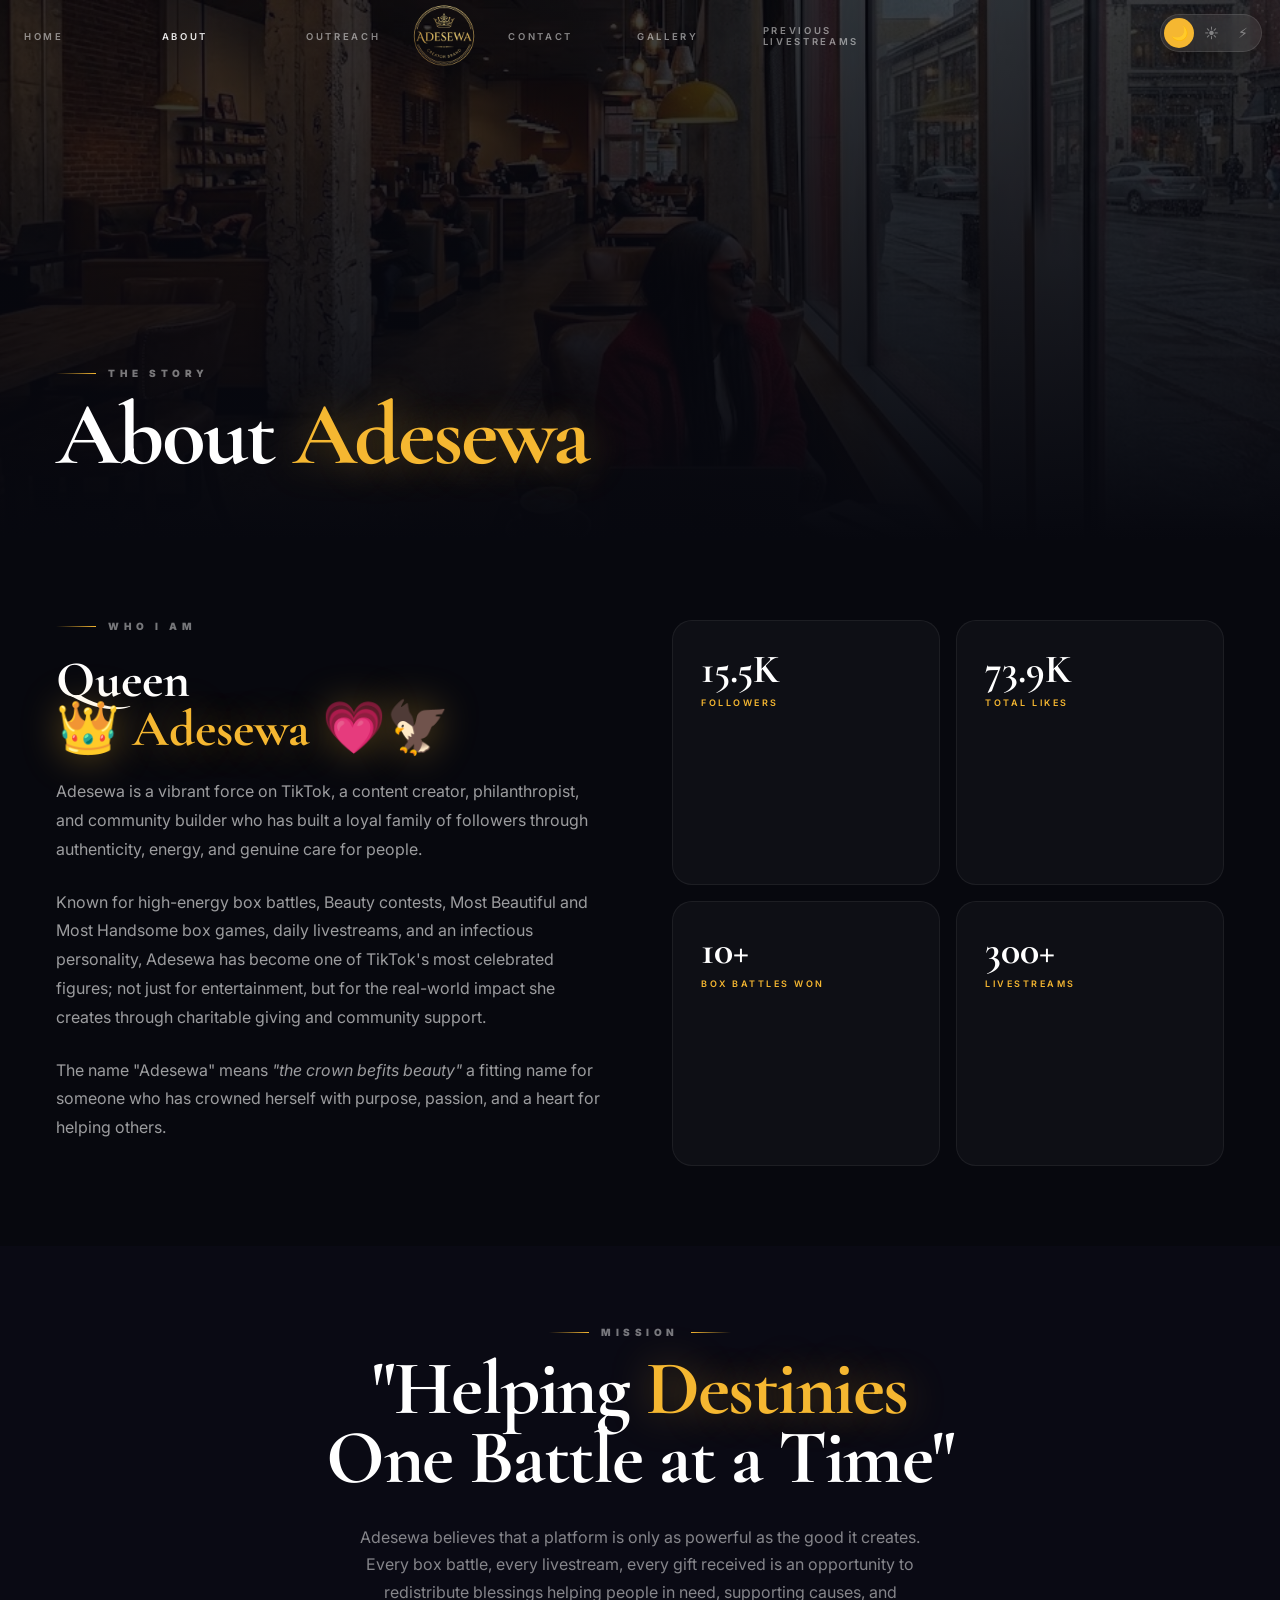
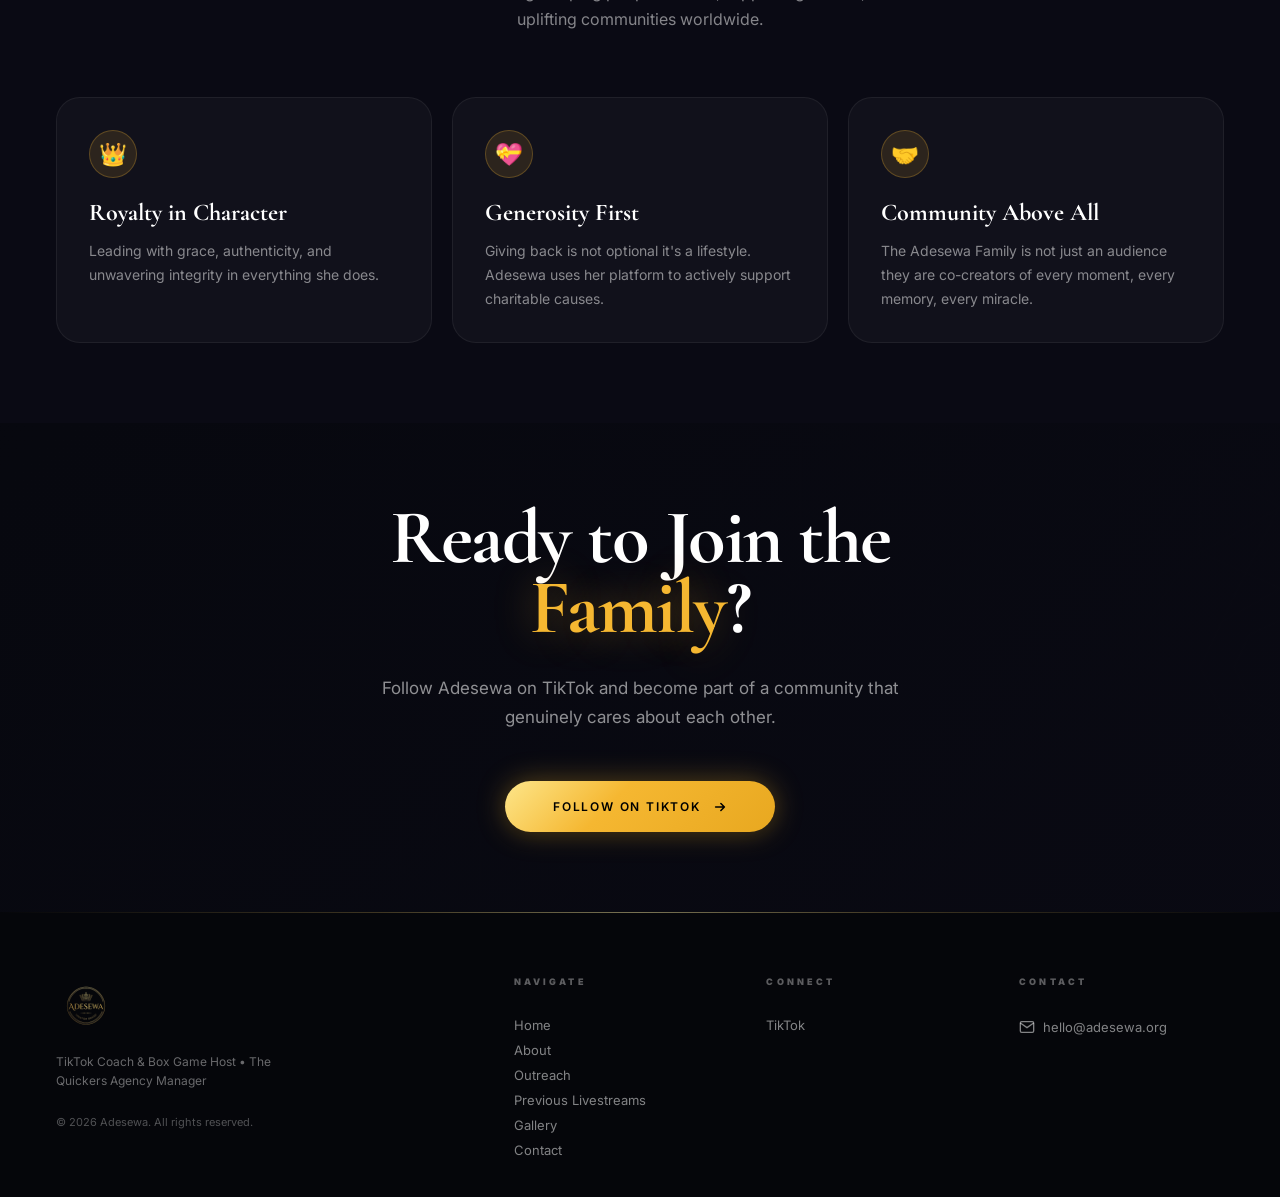
==== about.html @ 7ebfb3ec "Initial commit - Adesewa static website" ====
<!DOCTYPE html>
<html lang="en">
<head>
  <meta charset="UTF-8" />
  <meta name="viewport" content="width=device-width, initial-scale=1.0" />
  <title>About | Adesewa</title>
  <meta name="description" content="Learn more about Adesewa  👑 Adesewa 💗🦅, Philanthropist, and Destiny Helper." />
  <link rel="icon" href="assets/logo-transparent.png" />
  <link rel="preconnect" href="https://fonts.googleapis.com" />
  <link rel="preconnect" href="https://fonts.gstatic.com" crossorigin />
  <link href="https://fonts.googleapis.com/css2?family=Cormorant+Garamond:ital,wght@0,400;0,600;0,700;1,400&family=Inter:wght@300;400;500;600;700;900&display=swap" rel="stylesheet" />
  <link rel="stylesheet" href="css/style.css" />
  <!-- Anti-flash theme init -->
  <script>
    (function(){
      var t = localStorage.getItem('ade-theme');
      if(t === 'light' || t === 'neon') document.documentElement.setAttribute('data-theme', t);
      else document.documentElement.setAttribute('data-theme', 'dark');
    })();
  </script>
</head>
<body>

  <!-- HEADER -->
  <header class="site-header" id="site-header">
    <div class="header-bg"></div>
    <div class="header-line-top"></div>
    <div class="header-inner">
      <nav class="nav-left desktop-nav">
        <a class="nav-link" href="index.html">Home</a>
        <a class="nav-link" href="about.html" style="color:rgba(255,255,255,0.9)">About</a>
        <a class="nav-link" href="outreach.html">Outreach</a>
      </nav>
      <a class="logo-link" href="index.html" aria-label="Adesewa home">
        <div class="logo-wrap">
          <img src="assets/logo-transparent.png" alt="Adesewa Logo" class="logo-img" onerror="this.style.display='none';this.nextElementSibling.style.display='flex'" />
          <div class="logo-text-fallback">Adesewa</div>
          <div class="logo-glow"></div>
        </div>
      </a>
      <nav class="nav-right desktop-nav">
        <a class="nav-link" href="archives.html">Previous Livestreams</a>
        <a class="nav-link" href="gallery.html">Gallery</a>
        <a class="nav-link" href="contact.html">Contact</a>
      </nav>
      <button class="hamburger" id="hamburger-btn" aria-label="Open menu" aria-expanded="false">
        <span class="ham-line" style="width:28px"></span>
        <span class="ham-line" style="width:20px"></span>
        <span class="ham-line" style="width:18px"></span>
      </button>
    </div>
  </header>

  <!-- Mobile Menu -->
  <div class="mobile-menu" id="mobile-menu" aria-hidden="true">
    <div class="mobile-menu-inner">
      <a class="mobile-nav-link" href="index.html">Home</a>
      <a class="mobile-nav-link" href="about.html">About</a>
      <a class="mobile-nav-link" href="outreach.html">Outreach</a>
      <a class="mobile-nav-link" href="archives.html">Previous Livestreams</a>
      <a class="mobile-nav-link" href="gallery.html">Gallery</a>
      <a class="mobile-nav-link" href="contact.html">Contact</a>
    </div>
  </div>

  <main>

    <!-- Page Hero -->
    <div class="page-hero" style="background:var(--bg-dark)">
      <div class="page-hero-bg" style="background-image:url('assets/hero-desktop.jpg')"></div>
      <div class="page-hero-overlay"></div>
      <div class="page-hero-content">
        <div class="section-eyebrow">
          <div class="eyebrow-line"></div>
          <span class="eyebrow-text">The Story</span>
        </div>
        <h1 class="page-title">About <span class="text-gold-glow">Adesewa</span></h1>
      </div>
    </div>

    <!-- Bio Section -->
    <section class="content-section" style="background:var(--bg-dark)">
      <div class="section-container">
        <div style="display:grid;grid-template-columns:1fr;gap:4rem;align-items:start;">

          <div style="display:grid;grid-template-columns:1fr;gap:4rem;" class="about-grid">
            <div class="content-block reveal">
              <div class="section-eyebrow" style="margin-bottom:1.5rem">
                <div class="eyebrow-line"></div>
                <span class="eyebrow-text">Who I Am</span>
              </div>
              <h2 style="font-family:var(--font-serif);font-size:clamp(2rem,4vw,3.5rem);color:var(--white);line-height:0.95;margin-bottom:1.5rem;font-weight:700">
                Queen <br/><span class="text-gold-glow">👑 Adesewa 💗🦅</span>
              </h2>
              <p>Adesewa is a vibrant force on TikTok, a content creator, philanthropist, and community builder who has built a loyal family of followers through authenticity, energy, and genuine care for people.</p>
              <p>Known for high-energy box battles, Beauty contests, Most Beautiful and Most Handsome box games, daily livestreams, and an infectious personality, Adesewa has become one of TikTok's most celebrated figures; not just for entertainment, but for the real-world impact she creates through charitable giving and community support.</p>
              <p>The name "Adesewa" means <em>"the crown befits beauty"</em>  a fitting name for someone who has crowned herself with purpose, passion, and a heart for helping others.</p>
            </div>

            <div style="display:grid;grid-template-columns:repeat(2,1fr);gap:1rem;" class="reveal">
              <div style="background:var(--card-bg);border:1px solid var(--card-border);border-radius:1.25rem;padding:1.75rem;">
                <p class="about-stat-number" id="about-followers" style="font-family:var(--font-serif);font-size:2.5rem;font-weight:700;color:var(--white);line-height:1"></p>
                <p style="font-size:9px;text-transform:uppercase;letter-spacing:0.28em;color:var(--gold);margin-top:0.5rem;font-weight:600">Followers</p>
              </div>
              <div style="background:var(--card-bg);border:1px solid var(--card-border);border-radius:1.25rem;padding:1.75rem;">
                <p class="about-stat-number" id="about-likes" style="font-family:var(--font-serif);font-size:2.5rem;font-weight:700;color:var(--white);line-height:1"></p>
                <p style="font-size:9px;text-transform:uppercase;letter-spacing:0.28em;color:var(--gold);margin-top:0.5rem;font-weight:600">Total Likes</p>
              </div>
              <div style="background:var(--card-bg);border:1px solid var(--card-border);border-radius:1.25rem;padding:1.75rem;">
                <p class="about-stat-number" id="about-battles" style="font-family:var(--font-serif);font-size:2.5rem;font-weight:700;color:var(--white);line-height:1"></p>
                <p style="font-size:9px;text-transform:uppercase;letter-spacing:0.28em;color:var(--gold);margin-top:0.5rem;font-weight:600">Box Battles Won</p>
              </div>
              <div style="background:var(--card-bg);border:1px solid var(--card-border);border-radius:1.25rem;padding:1.75rem;">
                <p class="about-stat-number" id="about-streams" style="font-family:var(--font-serif);font-size:2.5rem;font-weight:700;color:var(--white);line-height:1"></p>
                <p style="font-size:9px;text-transform:uppercase;letter-spacing:0.28em;color:var(--gold);margin-top:0.5rem;font-weight:600">Livestreams</p>
              </div>
            </div>
          </div>

        </div>
      </div>
    </section>

    <!-- Mission Section -->
    <section class="content-section alt">
      <div class="section-container">
        <div style="max-width:800px;margin:0 auto;text-align:center">
          <div class="section-eyebrow centered reveal">
            <div class="eyebrow-line"></div>
            <span class="eyebrow-text">Mission</span>
            <div class="eyebrow-line"></div>
          </div>
          <h2 class="section-title centered reveal">"Helping <span class="text-gold-glow">Destinies</span><br/>One Battle at a Time"</h2>
          <p class="section-desc" style="margin:0 auto 2rem;text-align:center;max-width:56ch;color:rgba(255,255,255,0.5)" class="reveal">
            Adesewa believes that a platform is only as powerful as the good it creates. Every box battle, every livestream, every gift received is an opportunity to redistribute blessings  helping people in need, supporting causes, and uplifting communities worldwide.
          </p>
        </div>

        <div style="display:grid;grid-template-columns:repeat(1,1fr);gap:1.25rem;margin-top:4rem" class="values-grid">
          <div style="background:var(--card-bg);border:1px solid var(--card-border);border-radius:1.5rem;padding:2rem;" class="reveal">
            <div style="width:48px;height:48px;border-radius:50%;background:rgba(245,183,49,0.12);border:1px solid rgba(245,183,49,0.25);display:flex;align-items:center;justify-content:center;margin-bottom:1.25rem;font-size:1.4rem">👑</div>
            <h3 style="font-family:var(--font-serif);font-size:1.5rem;color:var(--white);margin-bottom:0.75rem;font-weight:700">Royalty in Character</h3>
            <p style="font-size:14px;color:rgba(255,255,255,0.5);line-height:1.7">Leading with grace, authenticity, and unwavering integrity in everything she does.</p>
          </div>
          <div style="background:var(--card-bg);border:1px solid var(--card-border);border-radius:1.5rem;padding:2rem;" class="reveal reveal-delay-1">
            <div style="width:48px;height:48px;border-radius:50%;background:rgba(245,183,49,0.12);border:1px solid rgba(245,183,49,0.25);display:flex;align-items:center;justify-content:center;margin-bottom:1.25rem;font-size:1.4rem">💝</div>
            <h3 style="font-family:var(--font-serif);font-size:1.5rem;color:var(--white);margin-bottom:0.75rem;font-weight:700">Generosity First</h3>
            <p style="font-size:14px;color:rgba(255,255,255,0.5);line-height:1.7">Giving back is not optional  it's a lifestyle. Adesewa uses her platform to actively support charitable causes.</p>
          </div>
          <div style="background:var(--card-bg);border:1px solid var(--card-border);border-radius:1.5rem;padding:2rem;" class="reveal reveal-delay-2">
            <div style="width:48px;height:48px;border-radius:50%;background:rgba(245,183,49,0.12);border:1px solid rgba(245,183,49,0.25);display:flex;align-items:center;justify-content:center;margin-bottom:1.25rem;font-size:1.4rem">🤝</div>
            <h3 style="font-family:var(--font-serif);font-size:1.5rem;color:var(--white);margin-bottom:0.75rem;font-weight:700">Community Above All</h3>
            <p style="font-size:14px;color:rgba(255,255,255,0.5);line-height:1.7">The Adesewa Family is not just an audience  they are co-creators of every moment, every memory, every miracle.</p>
          </div>
        </div>
      </div>
    </section>

    <!-- CTA -->
    <section class="social-cta-section" style="padding:5rem 0">
      <div class="social-cta-bg" style="background-image:url('assets/bgs/bg3.jpg')"></div>
      <div class="social-cta-overlay"></div>
      <div class="section-container">
        <div class="social-cta-inner">
          <h2 class="section-title centered reveal">Ready to Join the <span class="text-gold-glow">Family</span>?</h2>
          <p class="social-cta-desc reveal">Follow Adesewa on TikTok and become part of a community that genuinely cares about each other.</p>
          <a href="https://www.tiktok.com/@sewa_hairmpire" target="_blank" rel="noopener noreferrer" class="btn-gold large reveal" id="about-cta-btn">
            <span>Follow on TikTok</span>
            <svg width="14" height="14" viewBox="0 0 16 16" fill="none"><path d="M3 8h10M9 4l4 4-4 4" stroke="currentColor" stroke-width="1.8" stroke-linecap="round" stroke-linejoin="round"/></svg>
          </a>
        </div>
      </div>
    </section>

  </main>

  <!-- FOOTER -->
  <footer class="site-footer">
    <div class="footer-top-line"></div>
    <div class="section-container">
      <div class="footer-grid">
        <div class="footer-brand">
          <a href="index.html" class="footer-logo-link">
            <img src="assets/logo-transparent.png" alt="Adesewa Logo" class="footer-logo" onerror="this.style.display='none';this.nextElementSibling.style.display='block'" />
            <span class="footer-logo-text-fallback">Adesewa</span>
          </a>
          <p class="footer-tagline">TikTok Coach &amp; Box Game Host • The Quickers Agency Manager</p>
          <p class="footer-copy">&copy; <span id="footer-year">2025</span> Adesewa. All rights reserved.</p>
        </div>
        <div class="footer-links-col">
          <h4 class="footer-col-title">Navigate</h4>
          <a class="footer-link" href="index.html">Home</a>
          <a class="footer-link" href="about.html">About</a>
          <a class="footer-link" href="outreach.html">Outreach</a>
          <a class="footer-link" href="archives.html">Previous Livestreams</a>
          <a class="footer-link" href="gallery.html">Gallery</a>
          <a class="footer-link" href="contact.html">Contact</a>
        </div>
        <div class="footer-links-col">
          <h4 class="footer-col-title">Connect</h4>
          <a class="footer-link" href="https://www.tiktok.com/@sewa_hairmpire?_r=1&_t=ZS-96aJlwJWCJE" id="footer-tiktok">TikTok</a>
        </div>
        <div class="footer-links-col">
          <h4 class="footer-col-title">Contact</h4>
          <p class="footer-contact-item">
            <svg viewBox="0 0 24 24" fill="none" stroke="currentColor" stroke-width="2" width="16" height="16"><path d="M4 4h16c1.1 0 2 .9 2 2v12c0 1.1-.9 2-2 2H4c-1.1 0-2-.9-2-2V6c0-1.1.9-2 2-2z"/><polyline points="22,6 12,13 2,6"/></svg>
            <a href="mailto:hello@adesewa.org" id="footer-email">hello@adesewa.org</a>
          </p>
        </div>
      </div>
    </div>
  </footer>

  <style>
    @media (min-width:768px) {
      .about-grid { grid-template-columns: 1fr 1fr !important; }
      .values-grid { grid-template-columns: repeat(3,1fr) !important; }
    }
  </style>

  <script src="js/main.js"></script>
  <script src="js/gemgun.js"></script>
  <script src="js/moneygun.js"></script>
  <!-- 📊 EDIT YOUR STATS HERE  no need to open any other file -->
  <script>
    window.ADESEWA_STATS = {
      followers:  '15.5K',   // TikTok followers
      likes:      '73.9K',   // Total TikTok likes
      streams:    '300+',    // Total livestreams
      battlesWon: '10+'      // Box battles won
    };
  </script>
  <script src="js/tiktok-stats.js"></script>
  <script src="js/theme-toggle.js"></script>
</body>
</html>
---- css/style.css ----
/* =========================================
   ADESEWA.ORG — Main Stylesheet
   Dark luxury gold aesthetic
   ========================================= */

/* ---- Reset & Base ---- */
*, *::before, *::after {
  box-sizing: border-box;
  margin: 0;
  padding: 0;
}

:root {
  --gold: #f5b731;
  --gold-light: #fde68a;
  --gold-dark: #c5a559;
  --gold-glow: rgba(245, 183, 49, 0.35);
  --bg-dark: #07080e;
  --bg-dark2: #0a0a14;
  --white: #ffffff;
  --text-muted: rgba(255,255,255,0.5);
  --text-dim: rgba(255,255,255,0.3);
  --card-bg: rgba(255,255,255,0.03);
  --card-border: rgba(255,255,255,0.06);
  --font-serif: 'Cormorant Garamond', Georgia, serif;
  --font-sans: 'Inter', system-ui, sans-serif;
  --radius-card: 40px;
  --radius-inner: 28px;
  --max-w: 1400px;
  --px: 1.5rem;
  --px-md: 2.5rem;
  --px-lg: 3.5rem;

  /* Theme-aware tokens (defaults = dark) */
  --theme-bg:        #07080e;
  --theme-bg2:       #0a0a14;
  --theme-surface:   rgba(255,255,255,0.03);
  --theme-border:    rgba(255,255,255,0.07);
  --theme-text:      #ffffff;
  --theme-muted:     rgba(255,255,255,0.5);
  --theme-dim:       rgba(255,255,255,0.25);
  --theme-accent:    #f5b731;
  --theme-accent2:   #fde68a;
  --theme-glow:      rgba(245,183,49,0.18);
  --theme-nav-bg:    rgba(7,8,14,0.85);
  --theme-scrollbar: #07080e;
}

/* ---- DARK THEME (default) ---- */
[data-theme="dark"] {
  --theme-bg:        #07080e;
  --theme-bg2:       #0a0a14;
  --theme-surface:   rgba(255,255,255,0.03);
  --theme-border:    rgba(255,255,255,0.07);
  --theme-text:      #ffffff;
  --theme-muted:     rgba(255,255,255,0.5);
  --theme-dim:       rgba(255,255,255,0.25);
  --theme-accent:    #f5b731;
  --theme-accent2:   #fde68a;
  --theme-glow:      rgba(245,183,49,0.18);
  --theme-nav-bg:    rgba(7,8,14,0.88);
  --theme-scrollbar: #07080e;
}

/* ---- LIGHT THEME ---- */
[data-theme="light"] {
  --theme-bg:        #f8f5ef;
  --theme-bg2:       #ffffff;
  --theme-surface:   rgba(0,0,0,0.04);
  --theme-border:    rgba(0,0,0,0.09);
  --theme-text:      #0f0d0a;
  --theme-muted:     rgba(0,0,0,0.5);
  --theme-dim:       rgba(0,0,0,0.3);
  --theme-accent:    #b8860b;
  --theme-accent2:   #8b6914;
  --theme-glow:      rgba(184,134,11,0.15);
  --theme-nav-bg:    rgba(248,245,239,0.92);
  --theme-scrollbar: #e8e3d8;
  --gold: #b8860b;
  --gold-light: #c9a227;
  --gold-glow: rgba(184,134,11,0.2);
  --bg-dark: #f8f5ef;
  --bg-dark2: #ffffff;
  --white: #0f0d0a;
  --text-muted: rgba(0,0,0,0.5);
  --card-bg: rgba(0,0,0,0.03);
  --card-border: rgba(0,0,0,0.08);
}

/* ---- NEON THEME ---- */
[data-theme="neon"] {
  --theme-bg:        #05020f;
  --theme-bg2:       #08041a;
  --theme-surface:   rgba(150,0,255,0.05);
  --theme-border:    rgba(0,255,200,0.12);
  --theme-text:      #e8f0ff;
  --theme-muted:     rgba(200,220,255,0.55);
  --theme-dim:       rgba(200,220,255,0.25);
  --theme-accent:    #00ffe0;
  --theme-accent2:   #bf00ff;
  --theme-glow:      rgba(0,255,224,0.2);
  --theme-nav-bg:    rgba(5,2,15,0.9);
  --theme-scrollbar: #05020f;
  --gold: #00ffe0;
  --gold-light: #7fffef;
  --gold-dark: #00ccb4;
  --gold-glow: rgba(0,255,224,0.3);
  --bg-dark: #05020f;
  --bg-dark2: #08041a;
  --white: #e8f0ff;
  --text-muted: rgba(200,220,255,0.55);
  --card-bg: rgba(0,255,200,0.04);
  --card-border: rgba(0,255,200,0.1);
}

/* Apply theme tokens to base elements */
html { background: var(--theme-bg); transition: background 0.4s; }

body {
  font-family: var(--font-sans);
  background: var(--theme-bg);
  color: var(--theme-text);
  min-height: 100svh;
  display: flex;
  flex-direction: column;
  -webkit-font-smoothing: antialiased;
  -moz-osx-font-smoothing: grayscale;
  transition: background 0.4s, color 0.4s;
}

/* ---- DARK THEME — wallpaper background ---- */
[data-theme="dark"] html,
[data-theme="dark"] body {
  background-color: #07080e;
}

[data-theme="dark"] body {
  background-image:
    /* warm amber vignette over the wallpaper */
    radial-gradient(ellipse 80% 60% at 50% 0%,   rgba(40,20,5,0.55)   0%, transparent 70%),
    radial-gradient(ellipse 60% 50% at 15% 50%,  rgba(60,30,8,0.3)    0%, transparent 60%),
    radial-gradient(ellipse 50% 40% at 85% 80%,  rgba(30,15,3,0.25)   0%, transparent 60%),
    /* the wallpaper itself */
    url('../assets/dark-wallpaper.jpg');
  background-attachment: fixed;
  background-size: cover;
  background-position: center center;
  background-repeat: no-repeat;
}

/* Neon glow text for neon theme */
[data-theme="neon"] .text-gold-glow {
  text-shadow: 0 0 20px rgba(0,255,224,0.6), 0 0 40px rgba(0,255,224,0.3);
}
[data-theme="neon"] .hero-title-gold {
  text-shadow: 0 0 30px rgba(0,255,224,0.4), 0 0 60px rgba(191,0,255,0.2);
}
[data-theme="neon"] .btn-gold {
  background: linear-gradient(135deg, #00ffe0, #bf00ff);
  box-shadow: 0 0 20px rgba(0,255,224,0.3), 0 0 40px rgba(191,0,255,0.2);
}
[data-theme="neon"] .btn-gold:hover {
  box-shadow: 0 0 30px rgba(0,255,224,0.5), 0 0 60px rgba(191,0,255,0.35);
}
[data-theme="neon"] .eyebrow-line {
  background: linear-gradient(to right, transparent, #00ffe0);
}
[data-theme="neon"] .section-bg-glow,
[data-theme="neon"] .arena-bg-glow,
[data-theme="neon"] .join-bg-glow,
[data-theme="neon"] .reviews-bg-glow {
  background: radial-gradient(ellipse 60% 50% at 30% 50%, rgba(0,255,224,0.07) 0%, transparent 65%),
              radial-gradient(ellipse 50% 40% at 70% 50%, rgba(191,0,255,0.06) 0%, transparent 65%);
}
[data-theme="neon"] .schedule-card.featured {
  border-color: rgba(0,255,224,0.3);
  box-shadow: 0 0 30px rgba(0,255,224,0.1), 0 0 0 1px rgba(0,255,224,0.08);
}
[data-theme="neon"] .sched-status-pill.upcoming {
  background: rgba(0,255,224,0.1);
  color: #00ffe0;
  border-color: rgba(0,255,224,0.25);
}

/* ==========================================
   DARK THEME — FULL TEXT COLOR OVERRIDES
   Force every element to white/light text
   in dark mode (mirror of light overrides).
========================================== */

/* Nav */
[data-theme="dark"] .nav-link { color: rgba(255,255,255,0.5); }
[data-theme="dark"] .nav-link:hover { color: #ffffff; }
[data-theme="dark"] .mobile-nav-link { color: rgba(255,255,255,0.8); }
[data-theme="dark"] .ham-line { background: #ffffff; }
[data-theme="dark"] .mobile-menu { background: rgba(7,8,14,0.97); }

/* Eyebrow */
[data-theme="dark"] .eyebrow-text { color: rgba(255,255,255,0.45); }

/* Headings */
[data-theme="dark"] .section-title { color: #ffffff; }
[data-theme="dark"] .hero-title-gold { color: #ffffff; }

/* Body / description text */
[data-theme="dark"] .section-desc { color: rgba(255,255,255,0.55); }
[data-theme="dark"] .hero-desc { color: rgba(255,255,255,0.65); }
[data-theme="dark"] .supporters-subtext { color: rgba(255,255,255,0.4); }
[data-theme="dark"] .social-cta-desc { color: rgba(255,255,255,0.55); }
[data-theme="dark"] .join-cta-text { color: rgba(255,255,255,0.6); }

/* Stats bar */
[data-theme="dark"] .stat-number { color: #ffffff; }
[data-theme="dark"] .stat-label { color: rgba(255,255,255,0.45); }

/* MVP Cards */
[data-theme="dark"] .card-name { color: #ffffff; }
[data-theme="dark"] .card-handle { color: rgba(255,255,255,0.5); }
[data-theme="dark"] .card-eyebrow span { color: rgba(255,255,255,0.4); }

/* How to Join steps */
[data-theme="dark"] .join-step-title { color: #ffffff; }
[data-theme="dark"] .join-step-desc { color: rgba(255,255,255,0.55); }
[data-theme="dark"] .join-step-number { color: #ffffff; }

/* Schedule / Arena */
[data-theme="dark"] .sched-name { color: rgba(255,255,255,0.7); }
[data-theme="dark"] .sched-vs { color: #ffffff; }
[data-theme="dark"] .sched-date,
[data-theme="dark"] .sched-time,
[data-theme="dark"] .sched-platform { color: rgba(255,255,255,0.6); }
[data-theme="dark"] .arena-record-number { color: #ffffff; }

/* Reviews */
[data-theme="dark"] .review-text { color: rgba(255,255,255,0.65); }
[data-theme="dark"] .review-name { color: #ffffff; }
[data-theme="dark"] .review-handle { color: rgba(255,255,255,0.45); }

/* Footer */
[data-theme="dark"] .footer-tagline { color: rgba(255,255,255,0.4); }
[data-theme="dark"] .footer-copy { color: rgba(255,255,255,0.3); }
[data-theme="dark"] .footer-nav-heading { color: rgba(255,255,255,0.35); }
[data-theme="dark"] .footer-link { color: rgba(255,255,255,0.5); }
[data-theme="dark"] .footer-link:hover { color: rgba(255,255,255,0.9); }

/* Mobile theme row */
[data-theme="dark"] .mobile-theme-label { color: rgba(255,255,255,0.45); }

/* Hero upcoming */
[data-theme="dark"] .hero-upcoming-title { color: #ffffff; }
[data-theme="dark"] .hero-upcoming-meta { color: rgba(255,255,255,0.5); }

/* Light theme — section background adjustments */

[data-theme="light"] .supporters-section,
[data-theme="light"] .battles-section,
[data-theme="light"] .arena-section,
[data-theme="light"] .join-section,
[data-theme="light"] .reviews-section { filter: none; }

[data-theme="light"] .section-bg-img { opacity: 0.12; }
[data-theme="light"] .battles-overlay { background: linear-gradient(to bottom, rgba(248,245,239,0.7), rgba(248,245,239,0.9)); }
[data-theme="light"] .social-cta-overlay { background: linear-gradient(to bottom, rgba(248,245,239,0.75), rgba(248,245,239,0.92)); }
[data-theme="light"] .hero-overlay-desktop,
[data-theme="light"] .hero-overlay-mobile { opacity: 0.45; }

/* ==========================================
   LIGHT THEME — FULL TEXT COLOR OVERRIDES
   Convert every white / rgba-white text
   to dark, readable equivalents.
========================================== */

/* Nav */
[data-theme="light"] .nav-link { color: rgba(0,0,0,0.55); }
[data-theme="light"] .nav-link:hover { color: rgba(0,0,0,1); }

/* Header nav always stays white — it sits on a dark translucent bar */
[data-theme="light"] .site-header .nav-link       { color: rgba(255,255,255,0.6); }
[data-theme="light"] .site-header .nav-link:hover  { color: #ffffff; }
[data-theme="light"] .mobile-nav-link { color: rgba(0,0,0,0.75); }
[data-theme="light"] .ham-line { background: #0f0d0a; }
[data-theme="light"] .mobile-menu { background: rgba(248,245,239,0.98); }
[data-theme="light"] .mobile-menu-inner { border-color: rgba(0,0,0,0.07); }

/* Eyebrow */
[data-theme="light"] .eyebrow-text { color: rgba(0,0,0,0.5); }
[data-theme="light"] .section-eyebrow.light .eyebrow-text { color: rgba(0,0,0,0.55); }

/* Headings */
[data-theme="light"] .section-title { color: #0f0d0a; }
[data-theme="light"] .hero-title-gold { color: #0f0d0a; }
[data-theme="light"] .section-title span,
[data-theme="light"] .hero-title-gold span { color: var(--gold); }

/* Body / description text */
[data-theme="light"] .section-desc { color: rgba(0,0,0,0.6); }
[data-theme="light"] .hero-desc { color: rgba(0,0,0,0.65); }
[data-theme="light"] .supporters-subtext { color: rgba(0,0,0,0.5); }
[data-theme="light"] .social-cta-desc { color: rgba(0,0,0,0.6); }
[data-theme="light"] .join-cta-text { color: rgba(0,0,0,0.6); }

/* Stats bar */
[data-theme="light"] .stat-number { color: #0f0d0a; }
[data-theme="light"] .stat-label { color: rgba(0,0,0,0.45); }
[data-theme="light"] .stat-divider { background: rgba(0,0,0,0.1); }
[data-theme="light"] .hero-stats-bar { border-color: rgba(0,0,0,0.08); }

/* Supporters / MVP cards */
[data-theme="light"] .card-name { color: #0f0d0a; }
[data-theme="light"] .card-handle { color: rgba(0,0,0,0.5); }
[data-theme="light"] .supporter-card { background: rgba(0,0,0,0.03); border-color: rgba(0,0,0,0.08); }
[data-theme="light"] .card-eyebrow span { color: rgba(0,0,0,0.45); }

/* How to Join steps */
[data-theme="light"] .join-step-title { color: #0f0d0a; }
[data-theme="light"] .join-step-desc { color: rgba(0,0,0,0.55); }
[data-theme="light"] .join-step-number { color: #0f0d0a; background: rgba(0,0,0,0.04); border-color: rgba(0,0,0,0.15); }
[data-theme="light"] .join-step-icon { color: var(--gold); background: rgba(0,0,0,0.03); border-color: rgba(0,0,0,0.08); }
[data-theme="light"] .join-step-body { border-color: rgba(0,0,0,0.06); }
[data-theme="light"] .join-step-connector { background: linear-gradient(to bottom, rgba(0,0,0,0.15), rgba(0,0,0,0.03)); }
[data-theme="light"] .join-cta-strip { background: rgba(0,0,0,0.03); border-color: rgba(0,0,0,0.1); }

/* Schedule / Arena */
[data-theme="light"] .schedule-card { background: rgba(0,0,0,0.03); border-color: rgba(0,0,0,0.07); }
[data-theme="light"] .schedule-card:hover { background: rgba(0,0,0,0.06); border-color: rgba(0,0,0,0.15); }
[data-theme="light"] .sched-name { color: rgba(0,0,0,0.65); }
[data-theme="light"] .sched-fighter.me .sched-name { color: var(--gold); }
[data-theme="light"] .sched-vs { color: #0f0d0a; }
[data-theme="light"] .sched-num { color: rgba(0,0,0,0.15); }
[data-theme="light"] .sched-detail-item { color: rgba(0,0,0,0.45); }
[data-theme="light"] .sched-date, [data-theme="light"] .sched-time, [data-theme="light"] .sched-platform { color: rgba(0,0,0,0.65); }
[data-theme="light"] .sched-details { border-color: rgba(0,0,0,0.07); }
[data-theme="light"] .sched-card-footer { border-color: rgba(0,0,0,0.05); }
[data-theme="light"] .arena-record-number { color: #0f0d0a; }
[data-theme="light"] .arena-record-bar { background: rgba(0,0,0,0.02); border-color: rgba(0,0,0,0.07); }
[data-theme="light"] .arena-record-divider { background: linear-gradient(to bottom, transparent, rgba(0,0,0,0.1), transparent); }

/* Reviews */
[data-theme="light"] .review-card { background: rgba(0,0,0,0.03); border-color: rgba(0,0,0,0.07); }
[data-theme="light"] .review-text { color: rgba(0,0,0,0.65); }
[data-theme="light"] .review-name { color: #0f0d0a; }
[data-theme="light"] .review-handle { color: rgba(0,0,0,0.45); }
[data-theme="light"] .review-stars { color: #b8860b; }

/* Services cards */
[data-theme="light"] .service-card-desc { color: rgba(255,255,255,0.8); }

/* Footer */
[data-theme="light"] .site-footer { background: #ede8df; border-color: rgba(0,0,0,0.08); }
[data-theme="light"] .footer-tagline { color: rgba(0,0,0,0.5); }
[data-theme="light"] .footer-copy { color: rgba(0,0,0,0.35); }
[data-theme="light"] .footer-nav-heading { color: rgba(0,0,0,0.4); }
[data-theme="light"] .footer-link { color: rgba(0,0,0,0.55); }
[data-theme="light"] .footer-link:hover { color: rgba(0,0,0,0.9); }
[data-theme="light"] .footer-social-btn { border-color: rgba(0,0,0,0.12); color: rgba(0,0,0,0.55); }
[data-theme="light"] .footer-social-btn:hover { background: rgba(0,0,0,0.06); color: #0f0d0a; }
[data-theme="light"] .footer-divider { background: rgba(0,0,0,0.08); }

/* Battle cards */
[data-theme="light"] .battle-badge { background: rgba(0,0,0,0.5); color: #fff; }
[data-theme="light"] .battle-desc { color: rgba(255,255,255,0.9); }

/* Mobile theme row */
[data-theme="light"] .mobile-theme-label { color: rgba(0,0,0,0.5); }
[data-theme="light"] .mobile-theme-row { border-color: rgba(0,0,0,0.08); }

/* Upcoming hero card */
[data-theme="light"] .hero-upcoming-card { background: rgba(248,245,239,0.92); border-color: rgba(0,0,0,0.15); }
[data-theme="light"] .hero-upcoming-title { color: #0f0d0a; }
[data-theme="light"] .hero-upcoming-meta { color: rgba(0,0,0,0.45); }

/* Btn outline */
[data-theme="light"] .btn-outline { color: #fff; }

/* ==========================================
   HERO / BANNER — always white text
   The slideshow sits on a dark photo overlay
   so text must stay white in every theme.
========================================== */
.hero-wrapper *,
.hero-section *,
.hero-section .hero-title-gold,
.hero-section .hero-desc,
.hero-section .section-title,
.hero-section .section-desc,
.hero-section .eyebrow-text,
.hero-section .stat-number,
.hero-section .stat-label,
.hero-section .hero-upcoming-title,
.hero-section .hero-upcoming-meta {
  /* Default (dark / neon) — already white, this is a safety net */
  color: inherit;
}

/* Light mode override — force white inside the hero regardless */
[data-theme="light"] .hero-wrapper .hero-title-gold  { color: #ffffff; }
[data-theme="light"] .hero-wrapper .section-title    { color: #ffffff; }
[data-theme="light"] .hero-wrapper .section-desc     { color: rgba(255,255,255,0.75); }
[data-theme="light"] .hero-wrapper .hero-desc        { color: rgba(255,255,255,0.75); }
[data-theme="light"] .hero-wrapper .eyebrow-text     { color: rgba(255,255,255,0.6); }
[data-theme="light"] .hero-wrapper .stat-number      { color: #ffffff; }
[data-theme="light"] .hero-wrapper .stat-label       { color: rgba(255,255,255,0.55); }
[data-theme="light"] .hero-wrapper .hero-upcoming-title { color: #ffffff; }
[data-theme="light"] .hero-wrapper .hero-upcoming-meta  { color: rgba(255,255,255,0.55); }
[data-theme="light"] .hero-wrapper .nav-link         { color: rgba(255,255,255,0.55); }
[data-theme="light"] .hero-stats-bar                 { border-color: rgba(255,255,255,0.12); }
[data-theme="light"] .hero-wrapper .stat-divider     { background: rgba(255,255,255,0.15); }
[data-theme="light"] .hero-wrapper .hero-overlay-desktop,
[data-theme="light"] .hero-wrapper .hero-overlay-mobile { opacity: 0.55; }

/* ==========================================
   ALL-PAGES THEME OVERRIDES
   Covers about / contact / gallery /
   archives / outreach class names.
========================================== */

/* --- Page Hero (shared across inner pages) --- */
[data-theme="light"] .page-title       { color: #0f0d0a; }
[data-theme="light"] .page-hero-content .section-desc { color: rgba(0,0,0,0.6); }

[data-theme="dark"]  .page-title       { color: #ffffff; }
[data-theme="dark"]  .page-hero-content .section-desc { color: rgba(255,255,255,0.6); }

/* --- Content sections & blocks --- */
[data-theme="light"] .content-section  { background: transparent; }
[data-theme="light"] .content-block p,
[data-theme="light"] .content-block li { color: rgba(0,0,0,0.65); }
[data-theme="light"] .content-block h2,
[data-theme="light"] .content-block h3 { color: #0f0d0a; }

[data-theme="dark"]  .content-block p,
[data-theme="dark"]  .content-block li { color: rgba(255,255,255,0.6); }
[data-theme="dark"]  .content-block h2,
[data-theme="dark"]  .content-block h3 { color: #ffffff; }

/* --- About page --- */
[data-theme="light"] .about-stat-number        { color: #0f0d0a; }
[data-theme="light"] .about-grid p             { color: rgba(0,0,0,0.6); }
[data-theme="light"] .values-grid p            { color: rgba(0,0,0,0.6); }
[data-theme="light"] .values-grid h3           { color: #0f0d0a; }
[data-theme="light"] .impact-grid p            { color: rgba(0,0,0,0.6); }
[data-theme="light"] .impact-grid h3           { color: #0f0d0a; }
[data-theme="light"] .text-gold-glow           { color: var(--gold); }

[data-theme="dark"]  .about-stat-number        { color: #ffffff; }
[data-theme="dark"]  .about-grid p             { color: rgba(255,255,255,0.6); }
[data-theme="dark"]  .values-grid p            { color: rgba(255,255,255,0.6); }
[data-theme="dark"]  .values-grid h3           { color: #ffffff; }
[data-theme="dark"]  .impact-grid p            { color: rgba(255,255,255,0.6); }
[data-theme="dark"]  .impact-grid h3           { color: #ffffff; }

/* --- Archives page --- */
[data-theme="light"] .archive-card             { background: rgba(0,0,0,0.03); border-color: rgba(0,0,0,0.08); }
[data-theme="light"] .archive-title            { color: #0f0d0a; }
[data-theme="light"] .archive-desc             { color: rgba(0,0,0,0.55); }
[data-theme="light"] .archive-date             { color: rgba(0,0,0,0.4); }
[data-theme="light"] .archive-meta             { color: rgba(0,0,0,0.4); }
[data-theme="light"] .tab-btn                  { color: rgba(0,0,0,0.5); border-color: rgba(0,0,0,0.12); }
[data-theme="light"] .tab-btn.active           { color: #0f0d0a; border-color: var(--gold); }

[data-theme="dark"]  .archive-card             { background: rgba(255,255,255,0.03); border-color: rgba(255,255,255,0.07); }
[data-theme="dark"]  .archive-title            { color: #ffffff; }
[data-theme="dark"]  .archive-desc             { color: rgba(255,255,255,0.55); }
[data-theme="dark"]  .archive-date             { color: rgba(255,255,255,0.4); }
[data-theme="dark"]  .archive-meta             { color: rgba(255,255,255,0.4); }
[data-theme="dark"]  .tab-btn                  { color: rgba(255,255,255,0.5); border-color: rgba(255,255,255,0.1); }
[data-theme="dark"]  .tab-btn.active           { color: #ffffff; border-color: var(--gold); }

/* --- Contact page --- */
[data-theme="light"] .contact-detail-text      { color: rgba(0,0,0,0.65); }
[data-theme="light"] .contact-info h3          { color: #0f0d0a; }
[data-theme="light"] .contact-info p           { color: rgba(0,0,0,0.6); }
[data-theme="light"] .form-label               { color: rgba(0,0,0,0.6); }
[data-theme="light"] .form-input,
[data-theme="light"] .form-textarea            { color: #0f0d0a; background: rgba(0,0,0,0.04); border-color: rgba(0,0,0,0.15); }
[data-theme="light"] .form-input::placeholder,
[data-theme="light"] .form-textarea::placeholder { color: rgba(0,0,0,0.3); }
[data-theme="light"] .contact-form-section     { background: transparent; }

[data-theme="dark"]  .contact-detail-text      { color: rgba(255,255,255,0.65); }
[data-theme="dark"]  .contact-info h3          { color: #ffffff; }
[data-theme="dark"]  .contact-info p           { color: rgba(255,255,255,0.6); }
[data-theme="dark"]  .form-label               { color: rgba(255,255,255,0.6); }
[data-theme="dark"]  .form-input,
[data-theme="dark"]  .form-textarea            { color: #ffffff; background: rgba(255,255,255,0.05); border-color: rgba(255,255,255,0.12); }
[data-theme="dark"]  .form-input::placeholder,
[data-theme="dark"]  .form-textarea::placeholder { color: rgba(255,255,255,0.3); }

/* --- Gallery page --- */
[data-theme="light"] .gallery-filter-row .tab-btn { color: rgba(0,0,0,0.5); }
[data-theme="light"] .gallery-filter-row .tab-btn.active { color: #0f0d0a; }
[data-theme="light"] .gallery-item-overlay     { background: rgba(248,245,239,0.85); }
[data-theme="light"] .gallery-zoom-icon        { color: #0f0d0a; }

[data-theme="dark"]  .gallery-filter-row .tab-btn { color: rgba(255,255,255,0.5); }
[data-theme="dark"]  .gallery-filter-row .tab-btn.active { color: #ffffff; }
[data-theme="dark"]  .gallery-item-overlay     { background: rgba(7,8,14,0.8); }
[data-theme="dark"]  .gallery-zoom-icon        { color: #ffffff; }

/* --- Outreach page --- */
[data-theme="light"] .outreach-card            { background: rgba(0,0,0,0.03); border-color: rgba(0,0,0,0.08); }
[data-theme="light"] .outreach-card-title      { color: #0f0d0a; }
[data-theme="light"] .outreach-card-desc       { color: rgba(0,0,0,0.55); }
[data-theme="light"] .outreach-tag             { color: rgba(0,0,0,0.5); border-color: rgba(0,0,0,0.12); background: rgba(0,0,0,0.04); }

[data-theme="dark"]  .outreach-card            { background: rgba(255,255,255,0.03); border-color: rgba(255,255,255,0.07); }
[data-theme="dark"]  .outreach-card-title      { color: #ffffff; }
[data-theme="dark"]  .outreach-card-desc       { color: rgba(255,255,255,0.55); }
[data-theme="dark"]  .outreach-tag             { color: rgba(255,255,255,0.5); border-color: rgba(255,255,255,0.1); background: rgba(255,255,255,0.04); }

/* --- Shared footer column title (inner pages use .footer-col-title not .footer-nav-heading) --- */
[data-theme="light"] .footer-col-title         { color: rgba(0,0,0,0.4); }
[data-theme="light"] .footer-contact-item      { color: rgba(0,0,0,0.55); }
[data-theme="light"] .footer-logo-text-fallback { color: var(--gold); }
[data-theme="light"] .social-icon-btn          { color: rgba(0,0,0,0.55); border-color: rgba(0,0,0,0.12); }
[data-theme="light"] .social-icon-btn:hover    { color: #0f0d0a; background: rgba(0,0,0,0.06); }

[data-theme="dark"]  .footer-col-title         { color: rgba(255,255,255,0.35); }
[data-theme="dark"]  .footer-contact-item      { color: rgba(255,255,255,0.5); }
[data-theme="dark"]  .footer-logo-text-fallback { color: var(--gold); }
[data-theme="dark"]  .social-icon-btn          { color: rgba(255,255,255,0.55); border-color: rgba(255,255,255,0.1); }
[data-theme="dark"]  .social-icon-btn:hover    { color: #ffffff; background: rgba(255,255,255,0.06); }

/* --- Generic fallback for any plain heading / paragraph not caught above --- */
[data-theme="light"] h1:not([class]),
[data-theme="light"] h2:not([class]),
[data-theme="light"] h3:not([class]),
[data-theme="light"] h4:not([class]) { color: #0f0d0a; }
[data-theme="light"] p:not([class])  { color: rgba(0,0,0,0.65); }

[data-theme="dark"]  h1:not([class]),
[data-theme="dark"]  h2:not([class]),
[data-theme="dark"]  h3:not([class]),
[data-theme="dark"]  h4:not([class]) { color: #ffffff; }
[data-theme="dark"]  p:not([class])  { color: rgba(255,255,255,0.6); }

/* ============================================================
   LIGHT THEME — GLOBAL CATCH-ALL
   Section-scoped selectors with specificity (0,2,2) beat any
   single-class white rule (0,1,0) but lose to our hero
   overrides (.hero-wrapper .class = 0,3,0). This means:
     • All non-hero sections → dark text automatically
     • Hero/banner → stays white via dedicated overrides above
   Covers every page without needing class-by-class targeting.
============================================================ */

/* Headings */
[data-theme="light"] section:not(.hero-section) h1,
[data-theme="light"] section:not(.hero-section) h2,
[data-theme="light"] section:not(.hero-section) h3,
[data-theme="light"] section:not(.hero-section) h4,
[data-theme="light"] section:not(.hero-section) h5,
[data-theme="light"] section:not(.hero-section) h6,
[data-theme="light"] .site-footer h1,
[data-theme="light"] .site-footer h2,
[data-theme="light"] .site-footer h3,
[data-theme="light"] .site-footer h4,
[data-theme="light"] main > div:not(.hero-wrapper) h1,
[data-theme="light"] main > div:not(.hero-wrapper) h2,
[data-theme="light"] main > div:not(.hero-wrapper) h3,
[data-theme="light"] main > div:not(.hero-wrapper) h4 {
  color: #0f0d0a;
}

/* Body / paragraph text */
[data-theme="light"] section:not(.hero-section) p,
[data-theme="light"] section:not(.hero-section) li,
[data-theme="light"] section:not(.hero-section) small,
[data-theme="light"] section:not(.hero-section) label,
[data-theme="light"] section:not(.hero-section) dt,
[data-theme="light"] section:not(.hero-section) dd,
[data-theme="light"] .site-footer p,
[data-theme="light"] .site-footer li,
[data-theme="light"] .site-footer small,
[data-theme="light"] main > div:not(.hero-wrapper) p,
[data-theme="light"] main > div:not(.hero-wrapper) li {
  color: rgba(0,0,0,0.65);
}

/* Inline text / spans */
[data-theme="light"] section:not(.hero-section) span:not([class*="gold"]):not([class*="dot"]),
[data-theme="light"] .site-footer span:not([class*="gold"]) {
  color: rgba(0,0,0,0.7);
}

/* Links (non-button) */
[data-theme="light"] section:not(.hero-section) a:not([class*="btn"]),
[data-theme="light"] .site-footer a:not([class*="btn"]) {
  color: rgba(0,0,0,0.65);
}
[data-theme="light"] section:not(.hero-section) a:not([class*="btn"]):hover,
[data-theme="light"] .site-footer a:not([class*="btn"]):hover {
  color: #0f0d0a;
}

/* Scrollbar theming */
::-webkit-scrollbar-track { background: var(--theme-scrollbar); }

/* ============================
   THEME TOGGLE COMPONENT
============================ */
.theme-toggle {
  position: relative;
  display: flex;
  align-items: center;
  background: rgba(255,255,255,0.07);
  border: 1px solid rgba(255,255,255,0.1);
  border-radius: 99px;
  padding: 3px;
  gap: 2px;
  backdrop-filter: blur(12px);
  transition: background 0.3s, border-color 0.3s;
  flex-shrink: 0;
}

/* Fixed floating pill — top-right corner */
.theme-toggle-fixed {
  position: fixed;
  top: 12px;
  right: 14px;
  z-index: 200;
  box-shadow: 0 4px 20px rgba(0,0,0,0.35);
}

@media (min-width: 768px) {
  .theme-toggle-fixed {
    top: 14px;
    right: 18px;
  }
}


[data-theme="light"] .theme-toggle {
  background: rgba(0,0,0,0.06);
  border-color: rgba(0,0,0,0.12);
}

[data-theme="neon"] .theme-toggle {
  background: rgba(0,255,224,0.06);
  border-color: rgba(0,255,224,0.15);
}

.theme-slider {
  position: absolute;
  top: 3px;
  left: 3px;
  height: 30px;
  width: 30px;
  border-radius: 50%;
  background: var(--gold);
  transition: transform 0.35s cubic-bezier(0.34,1.56,0.64,1), background 0.4s;
  pointer-events: none;
  z-index: 0;
}

[data-theme="light"] .theme-slider { background: #b8860b; }
[data-theme="neon"]  .theme-slider { background: linear-gradient(135deg,#00ffe0,#bf00ff); box-shadow: 0 0 12px rgba(0,255,224,0.4); }

/* Slider positions — each step = 30px button + 2px gap */
.theme-toggle[data-active="dark"]  .theme-slider { transform: translateX(0); }
.theme-toggle[data-active="light"] .theme-slider { transform: translateX(32px); }
.theme-toggle[data-active="neon"]  .theme-slider { transform: translateX(64px); }

.theme-btn {
  position: relative;
  z-index: 1;
  display: flex;
  align-items: center;
  justify-content: center;
  width: 30px;
  height: 30px;
  border-radius: 50%;
  font-size: 14px;
  line-height: 1;
  color: rgba(255,255,255,0.4);
  transition: color 0.3s;
  background: none;
  border: none;
  cursor: pointer;
  padding: 0;
}

[data-theme="light"] .theme-btn { color: rgba(0,0,0,0.35); }
[data-theme="neon"]  .theme-btn { color: rgba(200,220,255,0.4); }

.theme-btn.active { color: #07080e; }
[data-theme="neon"] .theme-btn.active { color: #05020f; }
[data-theme="light"] .theme-btn.active { color: #5a3e00; }

/* Mobile/in-menu theme toggle — same icon-only style */
.theme-toggle.mobile {
  background: rgba(255,255,255,0.08);
  padding: 3px;
}
.theme-toggle.mobile .theme-btn { width: 32px; height: 32px; font-size: 15px; }
.theme-toggle.mobile .theme-slider { width: 32px; height: 32px; }
.theme-toggle.mobile[data-active="light"] .theme-slider { transform: translateX(34px); }
.theme-toggle.mobile[data-active="neon"]  .theme-slider { transform: translateX(68px); }

.mobile-theme-row {
  display: flex;
  align-items: center;
  justify-content: space-between;
  padding: 1.25rem 0 0.5rem;
  border-top: 1px solid rgba(255,255,255,0.07);
  margin-top: 1rem;
}
[data-theme="light"] .mobile-theme-row { border-color: rgba(0,0,0,0.08); }

.mobile-theme-label {
  font-size: 11px;
  font-weight: 700;
  letter-spacing: 0.15em;
  text-transform: uppercase;
  color: var(--theme-muted);
}

a { text-decoration: none; color: inherit; }
img { max-width: 100%; display: block; }
button { cursor: pointer; font-family: inherit; border: none; background: none; }

/* ---- Scrollbar ---- */
::-webkit-scrollbar { width: 6px; }
::-webkit-scrollbar-track { background: var(--theme-bg); }
::-webkit-scrollbar-thumb { background: var(--gold-dark); border-radius: 3px; }




/* ==================================
   HEADER
================================== */
.site-header {
  position: fixed;
  inset-x: 0;
  top: 0;
  z-index: 100;
}

.header-bg {
  position: absolute;
  inset: 0;
  transition: all 0.5s ease;
  background: transparent;
  backdrop-filter: none;
  -webkit-backdrop-filter: none;
  border-bottom: 1px solid transparent;
}

.site-header.scrolled .header-bg {
  background: var(--theme-nav-bg);
  backdrop-filter: blur(20px);
  -webkit-backdrop-filter: blur(20px);
  border-bottom-color: rgba(197, 165, 89, 0.15);
  box-shadow: 0 4px 40px rgba(0,0,0,0.4);
}

.header-line-top {
  position: absolute;
  inset-x: 0;
  top: 0;
  height: 1px;
  background: linear-gradient(to right, transparent, rgba(197,165,89,0.5) 30%, rgba(234,221,154,0.8) 50%, rgba(197,165,89,0.5) 70%, transparent);
  opacity: 0;
  transition: opacity 0.5s;
}

.site-header.scrolled .header-line-top { opacity: 1; }

.header-inner {
  position: relative;
  width: 100%;
  padding: 0 0.5rem;
  height: 64px;
  display: flex;
  align-items: center;
  justify-content: space-between;
  gap: 0;
}

@media (min-width: 768px) {
  .header-inner { padding: 0 1rem; height: 68px; }
}

@media (min-width: 1024px) {
  .header-inner { padding: 0 1.5rem; height: 72px; }
}

/* Nav links */
.desktop-nav {
  display: none;
  align-items: center;
  gap: 1.5rem;
  flex: 1;
}

/* Left nav — spread items from logo outward to left edge */
.nav-left.desktop-nav {
  justify-content: space-between;
}

@media (min-width: 768px) {
  .desktop-nav { display: flex; gap: 2rem; }
  .nav-right {
    justify-content: space-between;
    flex-direction: row-reverse; /* rightmost link stays at far right */
  }
}

@media (min-width: 1024px) {
  .desktop-nav { gap: 3rem; }
}

@media (min-width: 1280px) {
  .desktop-nav { gap: 4rem; }
}

.nav-link {
  position: relative;
  font-size: 9.5px;
  font-weight: 600;
  letter-spacing: 0.28em;
  text-transform: uppercase;
  color: rgba(255,255,255,0.5);
  transition: color 0.2s;
}

.nav-link span { transition: color 0.2s; }
.nav-link:hover { color: rgba(255,255,255,1); }

.nav-link::after {
  content: '';
  position: absolute;
  bottom: -2px;
  left: 0;
  height: 1px;
  width: 0;
  background: var(--gold-dark);
  transition: width 0.3s ease-out;
}

.nav-link:hover::after { width: 100%; }

/* Logo */
.logo-link { flex: none; display: flex; align-items: center; }

.logo-wrap {
  position: relative;
  height: 80px;
  width: 112px;
  transition: transform 0.3s;
}

.logo-wrap:hover { transform: scale(1.05); }
.logo-wrap:active { transform: scale(0.95); }

.logo-img {
  object-fit: contain;
  object-position: center;
  width: 100%;
  height: 100%;
}

.logo-text-fallback {
  display: none;
  align-items: center;
  justify-content: center;
  width: 100%;
  height: 100%;
  font-family: var(--font-serif);
  font-size: 1.4rem;
  font-weight: 700;
  color: var(--gold);
  letter-spacing: 0.04em;
}

.logo-glow {
  position: absolute;
  inset: 0;
  background: rgba(197,165,89,0.1);
  filter: blur(12px);
  border-radius: 50%;
  opacity: 0;
  transition: opacity 0.5s;
}

.logo-wrap:hover .logo-glow { opacity: 1; }

/* Hide hamburger on tablet+ */
@media (min-width: 768px) {
  .hamburger { display: none; }
}

/* Hamburger */
.hamburger {
  display: flex;
  flex-direction: column;
  align-items: center;
  justify-content: center;
  gap: 6px;
  width: 40px;
  height: 40px;
  margin-left: auto;
}

@media (min-width: 1024px) { .hamburger { display: none; } }

.ham-line {
  height: 1.5px;
  background: rgba(255,255,255,0.8);
  border-radius: 2px;
  display: block;
  transition: all 0.3s;
  transform-origin: center;
}

.hamburger.open .ham-line:nth-child(1) {
  transform: translateY(7.5px) rotate(45deg);
  width: 28px !important;
}
.hamburger.open .ham-line:nth-child(2) { opacity: 0; }
.hamburger.open .ham-line:nth-child(3) {
  transform: translateY(-7.5px) rotate(-45deg);
  width: 28px !important;
}


/* ==================================
   MOBILE MENU
================================== */
.mobile-menu {
  position: fixed;
  inset: 0;
  z-index: 99;
  background: rgba(7, 8, 14, 0.97);
  backdrop-filter: blur(24px);
  -webkit-backdrop-filter: blur(24px);
  display: flex;
  align-items: center;
  justify-content: center;
  opacity: 0;
  pointer-events: none;
  transition: opacity 0.35s ease;
}

.mobile-menu.open {
  opacity: 1;
  pointer-events: all;
}

.mobile-menu-inner {
  display: flex;
  flex-direction: column;
  align-items: center;
  gap: 2rem;
}

.mobile-nav-link {
  font-family: var(--font-serif);
  font-size: 2.2rem;
  font-weight: 600;
  color: rgba(255,255,255,0.7);
  letter-spacing: 0.04em;
  transition: color 0.2s;
}

.mobile-nav-link:hover { color: var(--gold); }


/* ==================================
   BUTTONS
================================== */
.btn-gold {
  display: inline-flex;
  align-items: center;
  gap: 0.75rem;
  padding: 15px 36px;
  border-radius: 99px;
  font-size: 11px;
  font-weight: 600;
  letter-spacing: 0.15em;
  text-transform: uppercase;
  color: #000;
  background: linear-gradient(135deg, var(--gold-light), var(--gold) 40%, #e8a820);
  box-shadow: 0 0 28px var(--gold-glow), 0 4px 16px rgba(0,0,0,0.3);
  transition: transform 0.2s, box-shadow 0.2s, filter 0.2s;
  cursor: pointer;
  border: none;
}

.btn-gold:hover {
  transform: translateY(-2px) scale(1.02);
  box-shadow: 0 0 40px rgba(245, 183, 49, 0.5), 0 8px 24px rgba(0,0,0,0.3);
  filter: brightness(1.05);
}

.btn-gold:active { transform: scale(0.97); }

.btn-gold.large { padding: 18px 48px; font-size: 12px; }

.btn-outline {
  display: inline-flex;
  align-items: center;
  gap: 0.75rem;
  padding: 14px 32px;
  border-radius: 99px;
  font-size: 11px;
  font-weight: 600;
  letter-spacing: 0.15em;
  text-transform: uppercase;
  color: var(--white);
  border: 1px solid rgba(255,255,255,0.3);
  background: rgba(255,255,255,0.08);
  backdrop-filter: blur(8px);
  transition: all 0.25s;
}

.btn-outline:hover {
  background: rgba(255,255,255,0.15);
  border-color: var(--gold-dark);
  color: var(--gold-light);
  transform: translateY(-1px);
}


/* ==================================
   SECTION UTILITIES
================================== */
.section-container {
  max-width: var(--max-w);
  margin: 0 auto;
  padding: 0 var(--px);
}

@media (min-width: 768px) { .section-container { padding: 0 var(--px-md); } }
@media (min-width: 1024px) { .section-container { padding: 0 var(--px-lg); } }

.section-spacer { height: 144px; }

.section-eyebrow {
  display: flex;
  align-items: center;
  gap: 0.75rem;
  margin-bottom: 1rem;
}

.section-eyebrow.centered { justify-content: center; }
.section-eyebrow.light .eyebrow-line { background: rgba(255,255,255,0.4); }
.section-eyebrow.light .eyebrow-text { color: rgba(255,255,255,0.7); }

.eyebrow-line {
  height: 1px;
  width: 40px;
  background: linear-gradient(to right, transparent, var(--gold));
}

.section-eyebrow.centered .eyebrow-line:last-child {
  background: linear-gradient(to left, transparent, var(--gold));
}

.eyebrow-text {
  font-size: 10px;
  font-weight: 900;
  letter-spacing: 0.45em;
  text-transform: uppercase;
  color: rgba(249, 214, 122, 0.8);
}

.section-title {
  font-family: var(--font-serif);
  font-weight: 700;
  font-size: clamp(2.8rem, 6vw, 5.5rem);
  line-height: 0.9;
  letter-spacing: -0.02em;
  color: var(--white);
  margin-bottom: 2rem;
}

.section-title.centered { text-align: center; }
.section-title.large { font-size: clamp(3rem, 8vw, 6.5rem); }

.section-desc {
  font-size: clamp(14px, 1.4vw, 16px);
  color: var(--text-muted);
  line-height: 1.7;
  max-width: 44ch;
  margin-bottom: 2.5rem;
}

.text-orange { color: #f97316; }
.text-gold { color: var(--gold); }

.text-gold-glow {
  color: var(--gold);
  text-shadow: 0 0 40px rgba(245, 183, 49, 0.4);
}

.desktop-only { display: none; }
@media (min-width: 1024px) { .desktop-only { display: flex; } }


/* ==================================
   HERO SECTION
================================== */
.hero-wrapper {
  position: relative;
  width: 100%;
  height: 100svh;
  background: #000;
  overflow: hidden;
}

.hero-section {
  position: relative;
  width: 100%;
  min-height: 100svh;
  background: #8a8a9e;
  contain: paint;
}

/* Background images */
.hero-bg { position: absolute; inset: 0; z-index: 0; }

.hero-bg-mobile {
  position: absolute;
  inset: 0;
  background-size: cover;
  background-position: top center;
  display: block;
}

.hero-bg-desktop {
  position: absolute;
  inset: 0;
  background-size: cover;
  background-position: top right;
  display: none;
}

@media (min-width: 768px) {
  .hero-bg-mobile { display: none; }
  .hero-bg-desktop { display: block; }
}

/* Overlays */
.hero-overlay-mobile {
  position: absolute; inset: 0; z-index: 1;
  background: linear-gradient(to top, rgba(7,8,15,1) 0%, rgba(7,8,15,0.97) 18%, rgba(7,8,15,0.82) 36%, rgba(7,8,15,0.45) 56%, rgba(7,8,15,0.08) 75%, transparent 88%);
  display: block;
}

.hero-overlay-desktop {
  position: absolute; inset: 0; z-index: 1;
  background: linear-gradient(108deg, rgba(10,10,20,0.92) 0%, rgba(10,10,20,0.78) 28%, rgba(10,10,20,0.38) 52%, rgba(10,10,20,0.08) 70%, transparent 82%);
  display: none;
}

@media (min-width: 768px) {
  .hero-overlay-mobile { display: none; }
  .hero-overlay-desktop { display: block; }
}

.hero-overlay-bottom {
  position: absolute; inset: 0; z-index: 2;
  background: linear-gradient(to top, rgba(7,8,15,0.75) 0%, rgba(7,8,15,0.2) 12%, transparent 22%);
}

.hero-overlay-top {
  position: absolute; inset: 0; z-index: 2;
  background: linear-gradient(to bottom, rgba(7,8,15,0.55) 0%, transparent 18%);
}

/* Noise texture */
.hero-noise {
  position: absolute; inset: 0; z-index: 3;
  pointer-events: none;
  mix-blend-mode: soft-light;
  opacity: 0.4;
  background-image: url("data:image/svg+xml,%3Csvg xmlns='http://www.w3.org/2000/svg' width='200' height='200'%3E%3Cfilter id='n'%3E%3CfeTurbulence type='fractalNoise' baseFrequency='0.72' numOctaves='4' stitchTiles='stitch'/%3E%3C/filter%3E%3Crect width='200' height='200' filter='url(%23n)'/%3E%3C/svg%3E");
}

/* Gold glow left */
.hero-glow-left {
  position: absolute; inset: 0; z-index: 2;
  display: none;
  pointer-events: none;
  background: radial-gradient(ellipse 55% 70% at 10% 80%, rgba(245,183,49,0.13) 0%, transparent 65%);
}

@media (min-width: 768px) { .hero-glow-left { display: block; } }

/* Watermark text */
.hero-watermark {
  font-family: var(--font-serif);
  font-weight: 600;
  font-size: clamp(10rem, 30vw, 28rem);
  line-height: 0.82;
  letter-spacing: -0.03em;
  color: transparent;
  -webkit-text-stroke: 1px rgba(255,255,255,0.045);
  white-space: nowrap;
  pointer-events: none;
  user-select: none;
  position: absolute;
  left: -1vw;
  bottom: 12%;
  z-index: 3;
  display: none;
  opacity: 1;
}

@media (min-width: 768px) { .hero-watermark { display: block; } }

/* Vertical gold line */
.hero-vert-line {
  position: absolute;
  left: 0;
  top: 0;
  bottom: 0;
  z-index: 4;
  width: 3px;
  pointer-events: none;
  background: linear-gradient(to bottom, transparent 10%, #f5b731 45%, #fde68a 50%, #f5b731 55%, transparent 90%);
  display: none;
}

@media (min-width: 768px) { .hero-vert-line { display: block; } }

/* Hero content */
.hero-content {
  position: relative;
  z-index: 10;
  display: flex;
  flex-direction: column;
  justify-content: space-between;
  min-height: 100svh;
  padding: 2.5rem 2rem;
}

@media (min-width: 768px) { .hero-content { padding: 3.5rem 4rem 3rem; } }
@media (min-width: 1024px) { .hero-content { padding: 4rem 5rem 3.5rem; } }

.hero-content-inner {
  display: flex;
  flex-direction: column;
  gap: 0;
  margin-top: auto;
  margin-bottom: auto;
  padding-top: 2px;
  padding-bottom: 0;
  max-width: 900px;
  position: relative;
}

@media (min-width: 768px) { .hero-content-inner { padding-top: 4rem; } }

/* Eyebrow */
.hero-eyebrow-wrap {
  display: inline-flex;
  align-items: center;
  gap: 0.625rem;
  align-self: flex-start;
  margin-bottom: 1.5rem;
  opacity: 0;
  animation: fadeSlideUp 0.8s 0.3s forwards;
}

.hero-eyebrow-line {
  height: 1px;
  width: 32px;
}
.left-line { background: linear-gradient(to right, transparent, #f5b731); }
.right-line { background: linear-gradient(to left, transparent, #f5b731); }

.hero-eyebrow-text {
  color: #f9d67a;
  letter-spacing: 0.35em;
  text-transform: uppercase;
  font-weight: 500;
  font-size: 10px;
}

/* Title */
.hero-title-wrap {
  opacity: 0;
  animation: fadeSlideUp 0.9s 0.5s forwards;
}

.hero-title {
  font-family: var(--font-serif);
  font-weight: 600;
  font-size: clamp(1.5rem, 9vw, 8rem);
  color: var(--white);
  letter-spacing: -0.025em;
  line-height: 0.88;
  text-shadow: 0 4px 32px rgba(0,0,0,0.5);
}

.hero-title-gold {
  font-family: var(--font-serif);
  font-weight: 600;
  letter-spacing: -0.025em;
  line-height: 0.88;
  color: var(--gold);
  -webkit-text-stroke: 1px rgba(255,255,255,0.35);
  padding-bottom: 0.18em;
  text-shadow: 0 0 60px rgba(245, 183, 49, 0.4);
}

.hero-title-emoji {
  font-size: clamp(1.2rem, 4vw, 4rem);
}

/* Divider */
.hero-divider {
  height: 1px;
  margin: 1.25rem 0;
  max-width: min(440px, 62vw);
  background: linear-gradient(to right, #fde68a, #f5b731 38%, rgba(245,183,49,0.3) 70%, transparent);
  transform-origin: left;
  box-shadow: 0 0 14px rgba(245, 183, 49, 0.6);
  opacity: 0;
  animation: fadeSlideUp 0.8s 0.7s forwards;
}

@media (min-width: 768px) { .hero-divider { margin: 2.25rem 0; } }

/* Description */
.hero-desc {
  font-size: clamp(13px, 1.4vw, 16px);
  color: rgba(255,255,255,0.65);
  line-height: 1.7;
  max-width: 44ch;
  text-shadow: 0 2px 12px rgba(0,0,0,0.6);
  margin-bottom: 1rem;
  opacity: 0;
  animation: fadeSlideUp 0.8s 0.8s forwards;
}

/* CTA */
.hero-cta-wrap {
  display: flex;
  flex-wrap: wrap;
  align-items: center;
  gap: 0.75rem;
  margin-top: 2.5rem;
  opacity: 0;
  animation: fadeSlideUp 0.8s 1s forwards;
}

/* Stats */
.hero-stats-bar {
  padding-top: 1.5rem;
  border-top: 1px solid rgba(255,255,255,0.08);
  margin-top: 1.5rem;
  opacity: 0;
  animation: fadeSlideUp 0.8s 1.2s forwards;
}

@media (min-width: 768px) { .hero-stats-bar { padding-top: 2.5rem; margin-top: 3rem; } }

.hero-stats {
  display: flex;
  align-items: stretch;
  gap: 0;
}

.stat-item { display: flex; flex-direction: column; }

.stat-number {
  font-family: var(--font-serif);
  font-weight: 600;
  color: var(--white);
  line-height: 1;
  font-size: clamp(1.6rem, 3.4vw, 2.7rem);
  text-shadow: 0 2px 16px rgba(0,0,0,0.4);
}

.stat-label {
  font-size: 8px;
  text-transform: uppercase;
  letter-spacing: 0.22em;
  color: var(--gold);
  margin-top: 0.5rem;
  font-weight: 500;
  line-height: 1.2;
}

@media (min-width: 768px) {
  .stat-label { font-size: 9px; letter-spacing: 0.26em; }
}

.stat-divider {
  width: 1px;
  background: linear-gradient(to bottom, transparent, rgba(255,255,255,0.12), transparent);
  margin: 0 1rem;
  height: 32px;
  align-self: center;
  opacity: 0.7;
}

@media (min-width: 1024px) { .stat-divider { margin: 0 2.25rem; height: 40px; } }

/* Floating badge */
.hero-badge {
  position: absolute;
  z-index: 20;
  right: 7vw;
  bottom: 13vh;
  display: none;
  border-radius: 1rem;
  padding: 1.25rem 1.5rem;
  background: rgba(18, 16, 12, 0.76);
  backdrop-filter: blur(22px);
  -webkit-backdrop-filter: blur(22px);
  border: 1px solid rgba(245, 183, 49, 0.22);
  min-width: 140px;
  box-shadow: 0 24px 64px rgba(0,0,0,0.45);
  animation: bob 4s ease-in-out infinite;
  opacity: 0;
  animation: bob 4s 1.5s ease-in-out infinite, fadeIn 0.6s 1.5s forwards;
}

@media (min-width: 1024px) { .hero-badge { display: block; } }

.hero-badge-dot {
  position: absolute;
  top: -6px;
  left: 20px;
  width: 12px;
  height: 12px;
  border-radius: 50%;
  background: var(--gold);
  box-shadow: 0 0 18px rgba(245,183,49,0.8);
}

.hero-badge-top-line {
  position: absolute;
  inset-x: 0;
  top: 0;
  height: 1px;
  background: linear-gradient(to right, transparent, rgba(245,183,49,0.4), transparent);
  border-radius: 1rem 1rem 0 0;
}

.hero-badge-number {
  font-family: var(--font-serif);
  font-weight: 600;
  color: var(--white);
  font-size: 2.1rem;
  line-height: 1;
}

.hero-badge-label {
  font-size: 9px;
  text-transform: uppercase;
  letter-spacing: 0.24em;
  color: rgba(245, 183, 49, 0.65);
  margin-top: 0.5rem;
}

/* Slide dots */
.slide-dots {
  position: absolute;
  bottom: 40px;
  left: 50%;
  transform: translateX(-50%);
  z-index: 30;
  display: flex;
  gap: 0.75rem;
}

.slide-dot {
  position: relative;
  width: 48px;
  height: 4px;
  overflow: hidden;
  border-radius: 99px;
}

.dot-bg {
  position: absolute;
  inset: 0;
  background: rgba(255,255,255,0.2);
  border-radius: 99px;
}

.dot-fill {
  position: absolute;
  inset: 0;
  background: var(--gold);
  border-radius: 99px;
  transform-origin: left;
  transform: scaleX(0);
  transition: transform 0.5s;
}

.slide-dot.active .dot-fill { transform: scaleX(1); }


/* ==================================
   SUPPORTERS SECTION
================================== */
.supporters-section {
  position: relative;
  width: 100%;
  padding: 6rem 0 8rem;
  overflow: hidden;
  background: var(--bg-dark);
}

.section-bg-glow {
  position: absolute;
  top: 0; left: 25%; width: 50%; height: 100%;
  border-radius: 50%;
  filter: blur(160px);
  background: radial-gradient(circle, rgba(245,183,49,0.08) 0%, transparent 70%);
  z-index: 0; pointer-events: none; opacity: 0.4;
}

.section-bg-img {
  position: absolute;
  inset: 0;
  background-size: cover;
  background-position: center;
  opacity: 0.15;
  z-index: 0;
  pointer-events: none;
}

.supporters-section .section-container { position: relative; z-index: 1; }

.supporters-header {
  display: flex;
  flex-direction: column;
  align-items: center;
  text-align: center;
  gap: 1rem;
  margin-bottom: 1.5rem;
}

.supporters-header.centered { align-items: center; text-align: center; }

.supporters-tabs {
  display: flex;
  gap: 1rem;
}

.tab-btn {
  padding: 0.75rem 1.5rem;
  border-radius: 99px;
  font-size: 11px;
  font-weight: 900;
  text-transform: uppercase;
  letter-spacing: 0.2em;
  transition: all 0.3s;
  border: 1px solid rgba(255,255,255,0.1);
  background: rgba(255,255,255,0.05);
  color: rgba(255,255,255,0.5);
}

.tab-btn.active {
  background: rgba(249,115,22,0.1);
  border-color: #f97316;
  color: #f97316;
  box-shadow: 0 0 20px rgba(249,115,22,0.15);
}

.tab-btn:hover:not(.active) {
  background: rgba(255,255,255,0.1);
  color: var(--white);
}

.nav-arrows {
  display: flex;
  gap: 1rem;
}

.arrow-btn {
  width: 56px;
  height: 56px;
  border-radius: 50%;
  border: 1px solid rgba(255,255,255,0.1);
  display: flex;
  align-items: center;
  justify-content: center;
  color: var(--white);
  transition: all 0.25s;
  background: transparent;
}

.arrow-btn:hover:not(:disabled) {
  border-color: rgba(255,255,255,0.3);
  background: rgba(255,255,255,0.05);
}

.arrow-btn:disabled {
  opacity: 0.2;
  cursor: not-allowed;
}

.supporters-subtext {
  color: rgba(255,255,255,0.4);
  font-size: clamp(14px, 1.6vw, 18px);
  line-height: 1.6;
  max-width: 56ch;
  margin-bottom: 3rem;
  margin-top: 0;
}

.supporters-subtext.centered {
  text-align: center;
  margin-left: auto;
  margin-right: auto;
}

/* MVP 3-card centred grid */
.mvp-grid {
  display: grid;
  grid-template-columns: 1fr;
  gap: 1.5rem;
  justify-items: center;
}

@media (min-width: 640px) {
  .mvp-grid {
    grid-template-columns: repeat(2, 1fr);
    gap: 1.75rem;
  }
}

@media (min-width: 1024px) {
  .mvp-grid {
    grid-template-columns: repeat(3, 1fr);
    gap: 2rem;
    max-width: 1100px;
    margin-left: auto;
    margin-right: auto;
  }
}

/* Supporter Card */
.supporter-card {
  position: relative;
  border-radius: var(--radius-card);
  overflow: hidden;
  background: var(--card-bg);
  border: 1px solid var(--card-border);
  transition: all 0.5s;
  width: 100%;
  display: flex;
  flex-direction: column;
  padding: 1rem;
  display: flex;
  flex-direction: column;
}

.supporter-card:hover { background: rgba(255,255,255,0.1); }

@media (min-width: 768px) {
  .supporter-card { width: 340px; }
  .supporter-card.large { width: 420px; }
}

.card-image-wrap {
  position: relative;
  aspect-ratio: 4/5;
  border-radius: var(--radius-inner);
  overflow: hidden;
  margin-bottom: 1.5rem;
}

.card-image {
  position: absolute;
  inset: 0;
  background-size: cover;
  background-repeat: no-repeat;
  transition: transform 1s;
  background-color: rgba(255,255,255,0.05);
}

.supporter-card:hover .card-image { transform: scale(1.1); }

.card-image-wrap::after {
  content: '';
  position: absolute;
  inset: 0;
  background: linear-gradient(to top, rgba(0,0,0,0.2), transparent);
  opacity: 0.6;
}

.card-info { padding: 0 0.5rem 0.5rem; }

.card-eyebrow {
  display: flex;
  align-items: center;
  gap: 0.5rem;
  margin-bottom: 0.75rem;
}

.card-eyebrow-line { height: 1px; width: 24px; background: var(--gold); }

.card-eyebrow span {
  font-size: 10px;
  font-weight: 900;
  text-transform: uppercase;
  letter-spacing: 0.35em;
  color: var(--gold);
}

.card-name {
  font-family: var(--font-serif);
  font-weight: 900;
  color: var(--white);
  font-size: clamp(1.6rem, 2.5vw, 2.5rem);
  line-height: 1.1;
  letter-spacing: -0.02em;
  margin-bottom: 0.75rem;
  transition: color 0.3s;
}

.supporter-card:hover .card-name { color: var(--gold); }

.card-footer {
  display: flex;
  align-items: center;
  justify-content: space-between;
}

.card-handle {
  font-size: 11px;
  color: var(--white);
  transition: color 0.2s;
}

.card-handle:hover { color: var(--gold); text-decoration: underline; }

.card-crown-btn {
  width: 40px;
  height: 40px;
  border-radius: 50%;
  background: rgba(255,255,255,0.05);
  border: 1px solid rgba(255,255,255,0.1);
  display: flex;
  align-items: center;
  justify-content: center;
  color: var(--gold);
  transition: all 0.3s;
}

.supporter-card:hover .card-crown-btn {
  border-color: rgba(245,183,49,0.3);
}

/* Mobile carousel nav */
.mobile-carousel-nav {
  display: flex;
  flex-direction: column;
  align-items: center;
  gap: 2rem;
  margin-top: 2.5rem;
}

@media (min-width: 1024px) { .mobile-carousel-nav { display: none; } }

.mobile-dots {
  display: flex;
  gap: 0.5rem;
  align-items: center;
}

.mobile-dot {
  height: 6px;
  border-radius: 99px;
  background: rgba(255,255,255,0.2);
  transition: all 0.5s;
  width: 6px;
}

.mobile-dot.active {
  width: 24px;
  background: var(--gold);
  box-shadow: 0 0 10px rgba(245,183,49,0.4);
}


/* ==================================
   BOX BATTLES SECTION
================================== */
.battles-section {
  position: relative;
  padding: 6rem 0;
  overflow: hidden;
  background: var(--bg-dark2);
}

.battles-bg {
  position: absolute;
  inset: 0;
  background-size: cover;
  background-position: center;
  opacity: 0.12;
}

.battles-overlay {
  position: absolute;
  inset: 0;
  background: linear-gradient(135deg, rgba(7,8,15,0.9) 0%, rgba(10,10,20,0.7) 50%, rgba(7,8,15,0.9) 100%);
}

.battles-section .section-container { position: relative; z-index: 1; }

.battles-header {
  max-width: 600px;
  margin-bottom: 4rem;
}

.battles-grid {
  display: grid;
  grid-template-columns: repeat(2, 1fr);
  gap: 1rem;
}

@media (min-width: 768px) {
  .battles-grid {
    grid-template-columns: repeat(3, 1fr);
    gap: 1.25rem;
  }
}

.battle-card {
  position: relative;
  border-radius: 1.5rem;
  overflow: hidden;
  aspect-ratio: 3/4;
  cursor: pointer;
}

.battle-card-img {
  position: absolute;
  inset: 0;
  background-size: cover;
  background-position: center;
  transition: transform 0.6s;
  background-color: rgba(255,255,255,0.05);
}

.battle-card:hover .battle-card-img { transform: scale(1.08); }

.battle-card-overlay {
  position: absolute;
  inset: 0;
  background: linear-gradient(to top, rgba(0,0,0,0.8) 0%, rgba(0,0,0,0.2) 50%, transparent 100%);
}

.battle-card-info {
  position: absolute;
  bottom: 0;
  left: 0;
  right: 0;
  padding: 1.25rem;
}

.battle-badge {
  display: inline-block;
  padding: 4px 12px;
  border-radius: 99px;
  background: rgba(245,183,49,0.15);
  border: 1px solid rgba(245,183,49,0.3);
  font-size: 9px;
  font-weight: 700;
  letter-spacing: 0.2em;
  text-transform: uppercase;
  color: var(--gold);
  margin-bottom: 0.5rem;
}

.battle-desc {
  font-size: 13px;
  color: rgba(255,255,255,0.7);
  font-weight: 500;
}


/* ==================================
   SERVICES SECTION
================================== */
.services-section {
  padding: 6rem 0;
  background: var(--bg-dark);
}

.services-grid {
  display: grid;
  grid-template-columns: 1fr;
  gap: 1.5rem;
}

@media (min-width: 768px) {
  .services-grid { grid-template-columns: repeat(2, 1fr); }
}

.service-card {
  position: relative;
  border-radius: 2rem;
  overflow: hidden;
  min-height: 500px;
  display: flex;
  flex-direction: column;
  justify-content: flex-end;
}

.service-card-bg {
  position: absolute;
  inset: 0;
  background-size: cover;
  background-position: center;
  transition: transform 0.8s;
  background-color: rgba(255,255,255,0.06);
}

.service-card:hover .service-card-bg { transform: scale(1.05); }

.service-card-overlay {
  position: absolute;
  inset: 0;
  background: linear-gradient(to top, rgba(7,8,15,0.95) 0%, rgba(7,8,15,0.7) 40%, rgba(7,8,15,0.2) 70%, transparent 100%);
}

.service-card-content {
  position: relative;
  z-index: 1;
  padding: 2.5rem;
}

.service-card-title {
  font-family: var(--font-serif);
  font-weight: 700;
  font-size: clamp(2.2rem, 4vw, 3.5rem);
  color: var(--white);
  line-height: 0.9;
  letter-spacing: -0.02em;
  margin: 0.75rem 0 1.25rem;
}

.service-card-desc {
  font-size: 14px;
  color: rgba(255,255,255,0.55);
  line-height: 1.7;
  margin-bottom: 1.75rem;
  max-width: 36ch;
}


/* ==================================
   REVIEWS SECTION
================================== */
.reviews-section {
  position: relative;
  padding: 6rem 0;
  overflow: hidden;
  background: var(--bg-dark2);
}

.reviews-bg-glow {
  position: absolute;
  top: 50%;
  left: 50%;
  transform: translate(-50%, -50%);
  width: 800px;
  height: 600px;
  background: radial-gradient(ellipse, rgba(245,183,49,0.06) 0%, transparent 70%);
  pointer-events: none;
  z-index: 0;
}

.reviews-section .section-container { position: relative; z-index: 1; }

.reviews-section .section-eyebrow,
.reviews-section .section-title {
  margin-bottom: 3rem;
}

.reviews-grid {
  display: grid;
  grid-template-columns: 1fr;
  gap: 1.25rem;
}

@media (min-width: 768px) {
  .reviews-grid { grid-template-columns: repeat(2, 1fr); }
}

@media (min-width: 1200px) {
  .reviews-grid { grid-template-columns: repeat(3, 1fr); }
}

.review-card {
  background: var(--card-bg);
  border: 1px solid var(--card-border);
  border-radius: 1.5rem;
  padding: 2rem;
  transition: all 0.3s;
  position: relative;
  overflow: hidden;
}

.review-card::before {
  content: '';
  position: absolute;
  top: 0; left: 0; right: 0;
  height: 1px;
  background: linear-gradient(to right, transparent, rgba(245,183,49,0.2), transparent);
}

.review-card:hover {
  background: rgba(255,255,255,0.06);
  border-color: rgba(245,183,49,0.15);
  transform: translateY(-4px);
}

.review-stars {
  color: var(--gold);
  font-size: 14px;
  letter-spacing: 0.1em;
  margin-bottom: 1rem;
}

.review-text {
  font-size: 15px;
  color: rgba(255,255,255,0.65);
  line-height: 1.75;
  margin-bottom: 1.5rem;
  font-style: italic;
}

.review-author {
  display: flex;
  align-items: center;
  gap: 0.75rem;
}

.review-avatar {
  width: 44px;
  height: 44px;
  border-radius: 50%;
  background-size: cover;
  background-position: center;
  background-color: rgba(245,183,49,0.15);
  border: 2px solid rgba(245,183,49,0.2);
  flex-shrink: 0;
}

.review-name {
  font-size: 14px;
  font-weight: 600;
  color: var(--white);
}

.review-handle {
  font-size: 12px;
  color: rgba(245,183,49,0.6);
}


/* ==================================
   SOCIAL CTA SECTION
================================== */
.social-cta-section {
  position: relative;
  padding: 8rem 0;
  overflow: hidden;
  background: var(--bg-dark);
}

.social-cta-bg {
  position: absolute;
  inset: 0;
  background-size: cover;
  background-position: center;
  opacity: 0.1;
}

.social-cta-overlay {
  position: absolute;
  inset: 0;
  background: linear-gradient(135deg, rgba(7,8,15,0.95), rgba(10,10,20,0.85));
}

.social-cta-section .section-container { position: relative; z-index: 1; }

.social-cta-inner {
  display: flex;
  flex-direction: column;
  align-items: center;
  text-align: center;
  max-width: 700px;
  margin: 0 auto;
}

.social-cta-desc {
  font-size: clamp(14px, 1.5vw, 17px);
  color: rgba(255,255,255,0.55);
  line-height: 1.75;
  max-width: 48ch;
  margin: 0 auto 3rem;
}

.social-icons-row {
  display: flex;
  flex-wrap: wrap;
  justify-content: center;
  gap: 1rem;
  margin-bottom: 3rem;
}

.social-icon-btn {
  width: 56px;
  height: 56px;
  border-radius: 50%;
  border: 1px solid rgba(255,255,255,0.12);
  background: rgba(255,255,255,0.04);
  display: flex;
  align-items: center;
  justify-content: center;
  color: rgba(255,255,255,0.6);
  transition: all 0.25s;
}

.social-icon-btn:hover {
  border-color: var(--gold-dark);
  background: rgba(245,183,49,0.1);
  color: var(--gold);
  transform: translateY(-3px);
  box-shadow: 0 8px 24px rgba(245,183,49,0.15);
}


/* ==================================
   FOOTER
================================== */
.site-footer {
  background: #05060a;
  padding: 4rem 0 2.5rem;
  position: relative;
}

.footer-top-line {
  position: absolute;
  top: 0; left: 0; right: 0;
  height: 1px;
  background: linear-gradient(to right, transparent, rgba(197,165,89,0.3) 30%, rgba(234,221,154,0.5) 50%, rgba(197,165,89,0.3) 70%, transparent);
}

.footer-grid {
  display: grid;
  grid-template-columns: 1fr;
  gap: 2.5rem;
}

@media (min-width: 768px) {
  .footer-grid { grid-template-columns: 2fr 1fr 1fr 1fr; gap: 3rem; }
}

.footer-brand {}

.footer-logo-link { display: inline-flex; margin-bottom: 1rem; }

.footer-logo {
  height: 60px;
  width: auto;
  object-fit: contain;
  opacity: 0.85;
  transition: opacity 0.2s;
}

.footer-logo:hover { opacity: 1; }

.footer-logo-text-fallback {
  display: none;
  font-family: var(--font-serif);
  font-size: 1.8rem;
  font-weight: 700;
  color: var(--gold);
}

.footer-tagline {
  font-size: 12px;
  color: rgba(255,255,255,0.35);
  line-height: 1.6;
  margin-bottom: 1.5rem;
  max-width: 28ch;
}

.footer-copy {
  font-size: 11px;
  color: rgba(255,255,255,0.2);
}

.footer-col-title {
  font-size: 9px;
  font-weight: 900;
  letter-spacing: 0.35em;
  text-transform: uppercase;
  color: rgba(245,183,49,0.7);
  margin-bottom: 1.25rem;
}

.footer-links-col {
  display: flex;
  flex-direction: column;
  gap: 0.75rem;
}

.footer-link {
  font-size: 13px;
  color: rgba(255,255,255,0.4);
  transition: color 0.2s;
  line-height: 1;
}

.footer-link:hover { color: rgba(255,255,255,0.8); }

.footer-contact-item {
  display: flex;
  align-items: center;
  gap: 0.5rem;
  font-size: 13px;
  color: rgba(255,255,255,0.4);
}

.footer-contact-item a { color: inherit; transition: color 0.2s; }
.footer-contact-item a:hover { color: var(--gold); }


/* ==================================
   PAGE-SPECIFIC STYLES
================================== */

/* Inner page hero */
.page-hero {
  position: relative;
  height: 60vh;
  min-height: 400px;
  background: var(--bg-dark);
  display: flex;
  align-items: flex-end;
  overflow: hidden;
}

.page-hero-bg {
  position: absolute;
  inset: 0;
  background-size: cover;
  background-position: center;
  opacity: 0.4;
}

.page-hero-overlay {
  position: absolute;
  inset: 0;
  background: linear-gradient(to top, rgba(7,8,15,1) 0%, rgba(7,8,15,0.7) 50%, rgba(7,8,15,0.4) 100%);
}

.page-hero-content {
  position: relative;
  z-index: 1;
  max-width: var(--max-w);
  margin: 0 auto;
  padding: 0 var(--px) 4rem;
  width: 100%;
}

@media (min-width: 768px) { .page-hero-content { padding: 0 var(--px-md) 4rem; } }
@media (min-width: 1024px) { .page-hero-content { padding: 0 var(--px-lg) 4rem; } }

.page-title {
  font-family: var(--font-serif);
  font-weight: 700;
  font-size: clamp(3rem, 7vw, 7rem);
  line-height: 0.9;
  letter-spacing: -0.025em;
  color: var(--white);
  margin-top: 1rem;
}

/* Content sections */
.content-section {
  padding: 5rem 0;
  background: var(--bg-dark);
}

.content-section.alt { background: var(--bg-dark2); }

.content-block {
  max-width: 800px;
}

.content-block p {
  font-size: 16px;
  line-height: 1.8;
  color: rgba(255,255,255,0.55);
  margin-bottom: 1.5rem;
}

/* Gallery grid */
.gallery-grid {
  display: grid;
  grid-template-columns: repeat(2, 1fr);
  gap: 1rem;
}

@media (min-width: 768px) {
  .gallery-grid { grid-template-columns: repeat(3, 1fr); }
}

@media (min-width: 1024px) {
  .gallery-grid { grid-template-columns: repeat(4, 1fr); }
}

.gallery-item {
  position: relative;
  border-radius: 1rem;
  overflow: hidden;
  aspect-ratio: 1;
  cursor: pointer;
  background: rgba(255,255,255,0.04);
}

.gallery-item-img {
  position: absolute;
  inset: 0;
  background-size: cover;
  background-position: center;
  transition: transform 0.5s;
}

.gallery-item:hover .gallery-item-img { transform: scale(1.08); }

.gallery-item-overlay {
  position: absolute;
  inset: 0;
  background: rgba(7,8,15,0.5);
  opacity: 0;
  transition: opacity 0.3s;
  display: flex;
  align-items: center;
  justify-content: center;
}

.gallery-item:hover .gallery-item-overlay { opacity: 1; }

.gallery-zoom-icon { color: var(--white); opacity: 0.8; }

/* Contact form */
.contact-form-section {
  padding: 5rem 0;
  background: var(--bg-dark2);
}

.contact-grid {
  display: grid;
  grid-template-columns: 1fr;
  gap: 4rem;
}

@media (min-width: 1024px) {
  .contact-grid { grid-template-columns: 1fr 1.4fr; }
}

.contact-info h3 {
  font-family: var(--font-serif);
  font-size: 2rem;
  color: var(--white);
  margin-bottom: 1rem;
}

.contact-info p {
  font-size: 15px;
  color: rgba(255,255,255,0.5);
  line-height: 1.75;
  margin-bottom: 2rem;
}

.contact-detail {
  display: flex;
  align-items: center;
  gap: 0.75rem;
  padding: 1rem;
  border-radius: 0.75rem;
  background: var(--card-bg);
  border: 1px solid var(--card-border);
  margin-bottom: 0.75rem;
}

.contact-detail svg { color: var(--gold); flex-shrink: 0; }

.contact-detail-text {
  font-size: 14px;
  color: rgba(255,255,255,0.65);
}

.contact-form { display: flex; flex-direction: column; gap: 1.25rem; }

.form-group { display: flex; flex-direction: column; gap: 0.5rem; }

.form-label {
  font-size: 11px;
  font-weight: 600;
  letter-spacing: 0.15em;
  text-transform: uppercase;
  color: rgba(255,255,255,0.5);
}

.form-input,
.form-textarea {
  background: rgba(255,255,255,0.04);
  border: 1px solid rgba(255,255,255,0.1);
  border-radius: 0.75rem;
  padding: 0.875rem 1rem;
  font-family: var(--font-sans);
  font-size: 14px;
  color: var(--white);
  transition: border-color 0.2s, background 0.2s;
  outline: none;
  width: 100%;
}

.form-input::placeholder,
.form-textarea::placeholder {
  color: rgba(255,255,255,0.2);
}

.form-input:focus,
.form-textarea:focus {
  border-color: rgba(245,183,49,0.4);
  background: rgba(255,255,255,0.07);
  box-shadow: 0 0 0 3px rgba(245,183,49,0.1);
}

.form-textarea { resize: vertical; min-height: 140px; }

/* Archive / Livestream section */
.archives-grid {
  display: grid;
  grid-template-columns: 1fr;
  gap: 1.25rem;
}

@media (min-width: 768px) {
  .archives-grid { grid-template-columns: repeat(2, 1fr); }
}

@media (min-width: 1024px) {
  .archives-grid { grid-template-columns: repeat(3, 1fr); }
}

.archive-card {
  background: var(--card-bg);
  border: 1px solid var(--card-border);
  border-radius: 1.5rem;
  overflow: hidden;
  transition: all 0.3s;
  cursor: pointer;
}

.archive-card:hover {
  background: rgba(255,255,255,0.08);
  transform: translateY(-4px);
  box-shadow: 0 16px 48px rgba(0,0,0,0.4);
}

.archive-thumb {
  position: relative;
  aspect-ratio: 16/9;
  background: rgba(255,255,255,0.05);
  overflow: hidden;
}

.archive-thumb-img {
  position: absolute;
  inset: 0;
  background-size: cover;
  background-position: center;
  transition: transform 0.5s;
}

.archive-card:hover .archive-thumb-img { transform: scale(1.05); }

.archive-play-overlay {
  position: absolute;
  inset: 0;
  background: rgba(0,0,0,0.3);
  display: flex;
  align-items: center;
  justify-content: center;
  opacity: 0;
  transition: opacity 0.3s;
}

.archive-card:hover .archive-play-overlay { opacity: 1; }

.archive-play-btn {
  width: 60px;
  height: 60px;
  border-radius: 50%;
  background: rgba(245,183,49,0.9);
  display: flex;
  align-items: center;
  justify-content: center;
  color: #000;
}

.archive-meta {
  padding: 1.25rem;
}

.archive-date {
  font-size: 10px;
  font-weight: 600;
  letter-spacing: 0.2em;
  text-transform: uppercase;
  color: var(--gold);
  margin-bottom: 0.5rem;
}

.archive-title {
  font-family: var(--font-serif);
  font-size: 1.2rem;
  font-weight: 600;
  color: var(--white);
  line-height: 1.3;
  margin-bottom: 0.5rem;
}

.archive-desc {
  font-size: 13px;
  color: rgba(255,255,255,0.4);
}

/* Outreach section */
.outreach-grid {
  display: grid;
  grid-template-columns: 1fr;
  gap: 2rem;
}

@media (min-width: 768px) {
  .outreach-grid { grid-template-columns: repeat(2, 1fr); }
}

.outreach-card {
  background: var(--card-bg);
  border: 1px solid var(--card-border);
  border-radius: 1.5rem;
  overflow: hidden;
  transition: all 0.3s;
}

.outreach-card:hover {
  background: rgba(255,255,255,0.07);
  transform: translateY(-3px);
}

.outreach-card-img {
  width: 100%;
  aspect-ratio: 16/9;
  object-fit: cover;
  background: rgba(255,255,255,0.04);
}

.outreach-card-body { padding: 1.75rem; }

.outreach-tag {
  display: inline-block;
  padding: 4px 12px;
  border-radius: 99px;
  background: rgba(245,183,49,0.12);
  border: 1px solid rgba(245,183,49,0.25);
  font-size: 9px;
  font-weight: 700;
  letter-spacing: 0.2em;
  text-transform: uppercase;
  color: var(--gold);
  margin-bottom: 0.75rem;
}

.outreach-card-title {
  font-family: var(--font-serif);
  font-size: 1.5rem;
  font-weight: 700;
  color: var(--white);
  line-height: 1.2;
  margin-bottom: 0.75rem;
}

.outreach-card-desc {
  font-size: 14px;
  color: rgba(255,255,255,0.5);
  line-height: 1.7;
}


/* ==================================
   ANIMATIONS
================================== */
@keyframes fadeSlideUp {
  from { opacity: 0; transform: translateY(24px); }
  to { opacity: 1; transform: translateY(0); }
}

@keyframes fadeIn {
  from { opacity: 0; }
  to { opacity: 1; }
}

@keyframes bob {
  0%, 100% { transform: translateY(0); }
  50% { transform: translateY(-12px); }
}

/* Intersection Observer animations */
.reveal {
  opacity: 0;
  transform: translateY(32px);
  transition: opacity 0.7s ease, transform 0.7s ease;
}

.reveal.visible {
  opacity: 1;
  transform: translateY(0);
}

.reveal-delay-1 { transition-delay: 0.1s; }
.reveal-delay-2 { transition-delay: 0.2s; }
.reveal-delay-3 { transition-delay: 0.3s; }
.reveal-delay-4 { transition-delay: 0.4s; }


/* ==================================
   RESPONSIVE TWEAKS
================================== */
@media (max-width: 767px) {
  .hero-content {
    justify-content: flex-start;
    padding-top: 52svh;
    padding-bottom: 2.5rem;
    min-height: 0;
  }

  .hero-content-inner {
    padding-top: 0;
    margin: 0;
  }

  .hero-eyebrow-wrap { margin-bottom: 0.75rem; }
  .hero-desc { display: none; }
  .hero-cta-wrap { margin-top: 1.5rem; }
  .hero-stats-bar { margin-top: 1.25rem; padding-top: 1.25rem; }
  .hero-badge { display: none !important; }
}

@media (min-width: 768px) {
  .logo-wrap { height: 96px; width: 128px; }
}


/* ==================================
   HERO UPCOMING BATTLE NOTIFICATION
================================== */
.hero-upcoming-card {
  position: absolute;
  z-index: 20;
  left: 7vw;
  bottom: 13vh;
  display: none;
  border-radius: 1rem;
  padding: 1.1rem 1.4rem 1.1rem 1.25rem;
  background: rgba(10, 8, 4, 0.82);
  backdrop-filter: blur(24px);
  -webkit-backdrop-filter: blur(24px);
  border: 1px solid rgba(245, 183, 49, 0.28);
  min-width: 200px;
  max-width: 280px;
  box-shadow: 0 24px 64px rgba(0,0,0,0.5), 0 0 0 1px rgba(245,183,49,0.08);
  cursor: pointer;
  transition: transform 0.3s, box-shadow 0.3s;
  animation: bob 4.5s 2s ease-in-out infinite, fadeIn 0.6s 2s both;
  display: none;
  flex-direction: row;
  align-items: center;
  gap: 0.75rem;
}

@media (min-width: 1024px) {
  .hero-upcoming-card { display: flex; }
}

.hero-upcoming-card:hover {
  transform: translateY(-3px) scale(1.02);
  box-shadow: 0 32px 72px rgba(0,0,0,0.6), 0 0 24px rgba(245,183,49,0.18);
}

/* Animated pulse dot */
.hero-upcoming-pulse {
  position: absolute;
  top: -5px;
  right: -5px;
  width: 12px;
  height: 12px;
  border-radius: 50%;
  background: #ef4444;
  box-shadow: 0 0 0 0 rgba(239,68,68,0.7);
  animation: pulseRing 2s ease-out infinite;
}

@keyframes pulseRing {
  0%   { box-shadow: 0 0 0 0 rgba(239,68,68,0.7); }
  70%  { box-shadow: 0 0 0 10px rgba(239,68,68,0); }
  100% { box-shadow: 0 0 0 0 rgba(239,68,68,0); }
}

.hero-upcoming-inner {
  flex: 1;
  min-width: 0;
}

.hero-upcoming-tag {
  display: block;
  font-size: 8.5px;
  font-weight: 800;
  letter-spacing: 0.3em;
  text-transform: uppercase;
  color: var(--gold);
  margin-bottom: 0.3rem;
}

.hero-upcoming-title {
  font-family: var(--font-serif);
  font-size: 1.3rem;
  font-weight: 700;
  color: var(--white);
  line-height: 1.1;
  white-space: nowrap;
  overflow: hidden;
  text-overflow: ellipsis;
}

.hero-upcoming-meta {
  font-size: 10px;
  color: rgba(255,255,255,0.5);
  margin-top: 0.25rem;
  letter-spacing: 0.05em;
}

.hero-upcoming-platform {
  font-size: 9px;
  font-weight: 700;
  color: var(--gold);
  letter-spacing: 0.2em;
  text-transform: uppercase;
  margin-top: 0.2rem;
}

.hero-upcoming-arrow {
  font-size: 1.1rem;
  color: var(--gold);
  opacity: 0.7;
  transition: transform 0.2s, opacity 0.2s;
  flex-shrink: 0;
}

.hero-upcoming-card:hover .hero-upcoming-arrow {
  transform: translateX(4px);
  opacity: 1;
}



/* ==================================
   HOW TO JOIN SECTION
================================== */
.join-section {
  position: relative;
  background: var(--bg-dark2);
  padding: 6rem 0 7rem;
  overflow: hidden;
}

.join-bg-glow {
  position: absolute;
  inset: 0;
  pointer-events: none;
  background:
    radial-gradient(ellipse 70% 55% at 100% 40%, rgba(245,183,49,0.05) 0%, transparent 65%),
    radial-gradient(ellipse 50% 40% at 0% 80%, rgba(245,183,49,0.04) 0%, transparent 65%);
}

/* Header */
.join-header {
  max-width: 680px;
  margin-bottom: 4rem;
}

/* Steps container */
.join-steps {
  display: flex;
  flex-direction: column;
  gap: 0;
  max-width: 820px;
}

/* Individual step row */
.join-step {
  display: grid;
  grid-template-columns: 72px 1fr;
  gap: 0 2rem;
  align-items: start;
}

/* Left column: number + vertical connector */
.join-step-left {
  display: flex;
  flex-direction: column;
  align-items: center;
  padding-top: 4px;
}

.join-step-number {
  font-family: var(--font-serif);
  font-size: 1rem;
  font-weight: 700;
  color: var(--white);
  background: rgba(245,183,49,0.1);
  border: 1px solid rgba(245,183,49,0.25);
  width: 48px;
  height: 48px;
  border-radius: 50%;
  display: flex;
  align-items: center;
  justify-content: center;
  letter-spacing: 0.05em;
  flex-shrink: 0;
  transition: background 0.3s, border-color 0.3s, box-shadow 0.3s;
  box-shadow: 0 0 20px rgba(245,183,49,0.08);
}

.join-step:hover .join-step-number {
  background: rgba(245,183,49,0.18);
  border-color: rgba(245,183,49,0.5);
  box-shadow: 0 0 28px rgba(245,183,49,0.2);
}

.join-step-connector {
  width: 1px;
  flex: 1;
  min-height: 3rem;
  margin: 0.5rem 0;
  background: linear-gradient(to bottom, rgba(245,183,49,0.25), rgba(245,183,49,0.04));
}

/* Right column: icon + text */
.join-step-body {
  display: flex;
  gap: 1.25rem;
  align-items: flex-start;
  padding-bottom: 3rem;
  border-bottom: 1px solid rgba(255,255,255,0.04);
  margin-bottom: 0;
  transition: border-color 0.3s;
}

.join-step.last .join-step-body {
  border-bottom: none;
  padding-bottom: 0;
}

.join-step:hover .join-step-body {
  border-color: rgba(245,183,49,0.1);
}

.join-step-icon {
  width: 52px;
  height: 52px;
  border-radius: 14px;
  background: rgba(255,255,255,0.03);
  border: 1px solid rgba(255,255,255,0.07);
  display: flex;
  align-items: center;
  justify-content: center;
  color: var(--gold);
  flex-shrink: 0;
  transition: background 0.3s, border-color 0.3s, transform 0.25s;
}

.join-step:hover .join-step-icon {
  background: rgba(245,183,49,0.08);
  border-color: rgba(245,183,49,0.22);
  transform: scale(1.07);
}

.join-step-text {
  flex: 1;
  padding-top: 0.15rem;
}

.join-step-title {
  font-family: var(--font-serif);
  font-size: clamp(1.2rem, 2vw, 1.55rem);
  font-weight: 700;
  color: var(--white);
  line-height: 1.2;
  margin-bottom: 0.65rem;
  letter-spacing: -0.01em;
  transition: color 0.25s;
}

.join-step:hover .join-step-title { color: var(--gold-light); }

.join-step-desc {
  font-size: clamp(13px, 1.3vw, 15px);
  color: rgba(255,255,255,0.5);
  line-height: 1.75;
  max-width: 52ch;
}

/* CTA strip */
.join-cta-strip {
  display: flex;
  flex-direction: column;
  align-items: flex-start;
  gap: 1.25rem;
  margin-top: 3.5rem;
  padding: 2rem 2.25rem;
  background: rgba(245,183,49,0.04);
  border: 1px solid rgba(245,183,49,0.15);
  border-radius: 1.25rem;
}

@media (min-width: 640px) {
  .join-cta-strip {
    flex-direction: row;
    align-items: center;
    justify-content: space-between;
  }
}

.join-cta-text {
  font-size: clamp(13px, 1.3vw, 15px);
  color: rgba(255,255,255,0.6);
  line-height: 1.6;
}

/* Responsive */
@media (max-width: 480px) {
  .join-step {
    grid-template-columns: 56px 1fr;
    gap: 0 1rem;
  }
  .join-step-number { width: 40px; height: 40px; font-size: 0.85rem; }
  .join-step-body { gap: 0.9rem; padding-bottom: 2rem; }
  .join-step-icon { width: 44px; height: 44px; border-radius: 10px; }
}

/* ==================================
   THE ARENA SCHEDULE SECTION
================================== */
.arena-section {
  position: relative;
  background: var(--bg-dark);
  padding: 6rem 0 7rem;
  overflow: hidden;
}

.arena-bg-glow {
  position: absolute;
  inset: 0;
  pointer-events: none;
  background:
    radial-gradient(ellipse 60% 50% at 20% 60%, rgba(245,183,49,0.07) 0%, transparent 65%),
    radial-gradient(ellipse 50% 40% at 80% 30%, rgba(245,183,49,0.05) 0%, transparent 65%);
}

.arena-header {
  display: flex;
  flex-direction: column;
  gap: 2rem;
  margin-bottom: 3.5rem;
}

@media (min-width: 1024px) {
  .arena-header {
    flex-direction: row;
    align-items: flex-end;
    justify-content: space-between;
    gap: 2rem;
  }
}

/* Schedule grid */
.schedule-grid {
  display: grid;
  grid-template-columns: 1fr;
  gap: 2rem;
}

@media (min-width: 640px) {
  .schedule-grid {
    grid-template-columns: repeat(2, 1fr);
    gap: 2.25rem;
  }
}

@media (min-width: 1024px) {
  .schedule-grid {
    grid-template-columns: repeat(3, 1fr);
    gap: 2.5rem;
  }
}

/* Schedule card */
.schedule-card {
  position: relative;
  border-radius: 1.5rem;
  background: rgba(255,255,255,0.03);
  border: 1px solid rgba(255,255,255,0.07);
  transition: background 0.4s, border-color 0.4s, transform 0.3s, box-shadow 0.3s;
  overflow: hidden;
}

.schedule-card:hover {
  background: rgba(255,255,255,0.07);
  border-color: rgba(245,183,49,0.25);
  transform: translateY(-4px);
  box-shadow: 0 20px 60px rgba(0,0,0,0.4), 0 0 30px rgba(245,183,49,0.08);
}

/* Featured card (first / next battle) */
.schedule-card.featured {
  background: rgba(245,183,49,0.05);
  border-color: rgba(245,183,49,0.22);
  box-shadow: 0 16px 48px rgba(0,0,0,0.3), 0 0 0 1px rgba(245,183,49,0.1);
}

.schedule-card.featured:hover {
  box-shadow: 0 24px 72px rgba(0,0,0,0.5), 0 0 40px rgba(245,183,49,0.15);
}

.sched-card-glow {
  position: absolute;
  inset: 0;
  pointer-events: none;
  background: radial-gradient(ellipse 80% 60% at 50% 100%, rgba(245,183,49,0.06) 0%, transparent 70%);
  opacity: 0;
  transition: opacity 0.4s;
}

.schedule-card:hover .sched-card-glow { opacity: 1; }

.sched-card-inner {
  padding: 1.5rem;
  position: relative;
  z-index: 1;
  height: 100%;
  display: flex;
  flex-direction: column;
  gap: 1.25rem;
}

/* Status row */
.sched-status-row {
  display: flex;
  align-items: center;
  justify-content: space-between;
}

.sched-status-pill {
  display: inline-flex;
  align-items: center;
  gap: 0.3rem;
  padding: 4px 12px;
  border-radius: 99px;
  font-size: 9px;
  font-weight: 800;
  letter-spacing: 0.2em;
  text-transform: uppercase;
}

.sched-status-pill.upcoming {
  background: rgba(245,183,49,0.12);
  color: var(--gold);
  border: 1px solid rgba(245,183,49,0.25);
}

.sched-status-pill.live {
  background: rgba(239,68,68,0.15);
  color: #ef4444;
  border: 1px solid rgba(239,68,68,0.3);
  animation: livePulse 2s ease-in-out infinite;
}

@keyframes livePulse {
  0%, 100% { opacity: 1; }
  50% { opacity: 0.7; }
}

.sched-status-pill.confirmed {
  background: rgba(34,197,94,0.12);
  color: #22c55e;
  border: 1px solid rgba(34,197,94,0.25);
}

.sched-status-pill.completed {
  background: rgba(255,255,255,0.05);
  color: rgba(255,255,255,0.35);
  border: 1px solid rgba(255,255,255,0.1);
}

.sched-num {
  font-family: var(--font-serif);
  font-size: 1.1rem;
  font-weight: 700;
  color: rgba(255,255,255,0.15);
  letter-spacing: -0.02em;
}

/* VS layout */
.sched-vs-wrap {
  display: flex;
  align-items: center;
  gap: 1rem;
}

.sched-fighter {
  display: flex;
  flex-direction: column;
  align-items: center;
  gap: 0.4rem;
  flex: 1;
}

.sched-avatar {
  width: 56px;
  height: 56px;
  border-radius: 50%;
  background-size: cover;
  background-position: center;
  background-color: rgba(255,255,255,0.06);
  border: 2px solid rgba(245,183,49,0.3);
  box-shadow: 0 0 20px rgba(245,183,49,0.12);
  transition: border-color 0.3s, box-shadow 0.3s;
}

.schedule-card:hover .sched-avatar {
  border-color: rgba(245,183,49,0.5);
  box-shadow: 0 0 28px rgba(245,183,49,0.2);
}

.sched-avatar.placeholder {
  display: flex;
  align-items: center;
  justify-content: center;
  font-size: 1.4rem;
  color: rgba(255,255,255,0.25);
  border-style: dashed;
  border-color: rgba(255,255,255,0.15);
}

.sched-name {
  font-size: 11px;
  font-weight: 700;
  letter-spacing: 0.08em;
  text-transform: uppercase;
  color: rgba(255,255,255,0.7);
  text-align: center;
  max-width: 80px;
  white-space: nowrap;
  overflow: hidden;
  text-overflow: ellipsis;
}

.sched-fighter.me .sched-name { color: var(--gold); }

.sched-vs {
  font-family: var(--font-serif);
  font-size: 1.6rem;
  font-weight: 800;
  color: var(--white);
  letter-spacing: -0.02em;
  flex-shrink: 0;
  text-shadow: 0 0 30px rgba(245,183,49,0.3);
}

/* Details */
.sched-details {
  display: flex;
  flex-direction: column;
  gap: 0.5rem;
  border-top: 1px solid rgba(255,255,255,0.06);
  padding-top: 1rem;
}

.sched-detail-item {
  display: flex;
  align-items: center;
  gap: 0.5rem;
  color: rgba(255,255,255,0.45);
  font-size: 11px;
  letter-spacing: 0.04em;
}

.sched-detail-item svg {
  flex-shrink: 0;
  color: var(--gold-dark);
  opacity: 0.7;
}

.sched-date, .sched-time, .sched-platform { color: rgba(255,255,255,0.6); }

/* Card footer */
.sched-card-footer {
  margin-top: auto;
  padding-top: 0.75rem;
  border-top: 1px solid rgba(255,255,255,0.05);
}

.sched-watch-btn {
  display: inline-flex;
  align-items: center;
  gap: 0.3rem;
  font-size: 10px;
  font-weight: 700;
  letter-spacing: 0.15em;
  text-transform: uppercase;
  color: var(--gold);
  transition: gap 0.2s, opacity 0.2s;
  opacity: 0.8;
}

.sched-watch-btn:hover {
  opacity: 1;
  gap: 0.6rem;
}

/* Record bar */
.arena-record-bar {
  display: flex;
  align-items: center;
  justify-content: center;
  gap: 0;
  margin-top: 3.5rem;
  padding: 2rem 2.5rem;
  background: rgba(255,255,255,0.02);
  border: 1px solid rgba(255,255,255,0.06);
  border-radius: 1.5rem;
  flex-wrap: wrap;
  row-gap: 1.5rem;
}

.arena-record-item {
  display: flex;
  flex-direction: column;
  align-items: center;
  gap: 0.4rem;
  flex: 1;
  min-width: 120px;
}

.arena-record-number {
  font-family: var(--font-serif);
  font-size: clamp(2rem, 4vw, 3.2rem);
  font-weight: 700;
  color: var(--white);
  line-height: 1;
}

.arena-record-label {
  font-size: 9px;
  font-weight: 700;
  letter-spacing: 0.3em;
  text-transform: uppercase;
  color: var(--gold);
  opacity: 0.7;
}

.arena-record-divider {
  width: 1px;
  height: 40px;
  background: linear-gradient(to bottom, transparent, rgba(255,255,255,0.1), transparent);
  margin: 0 1rem;
  flex-shrink: 0;
}

@media (max-width: 480px) {
  .arena-record-bar { padding: 1.5rem 1rem; }
  .arena-record-divider { display: none; }
  .arena-record-item { min-width: 100px; }
}
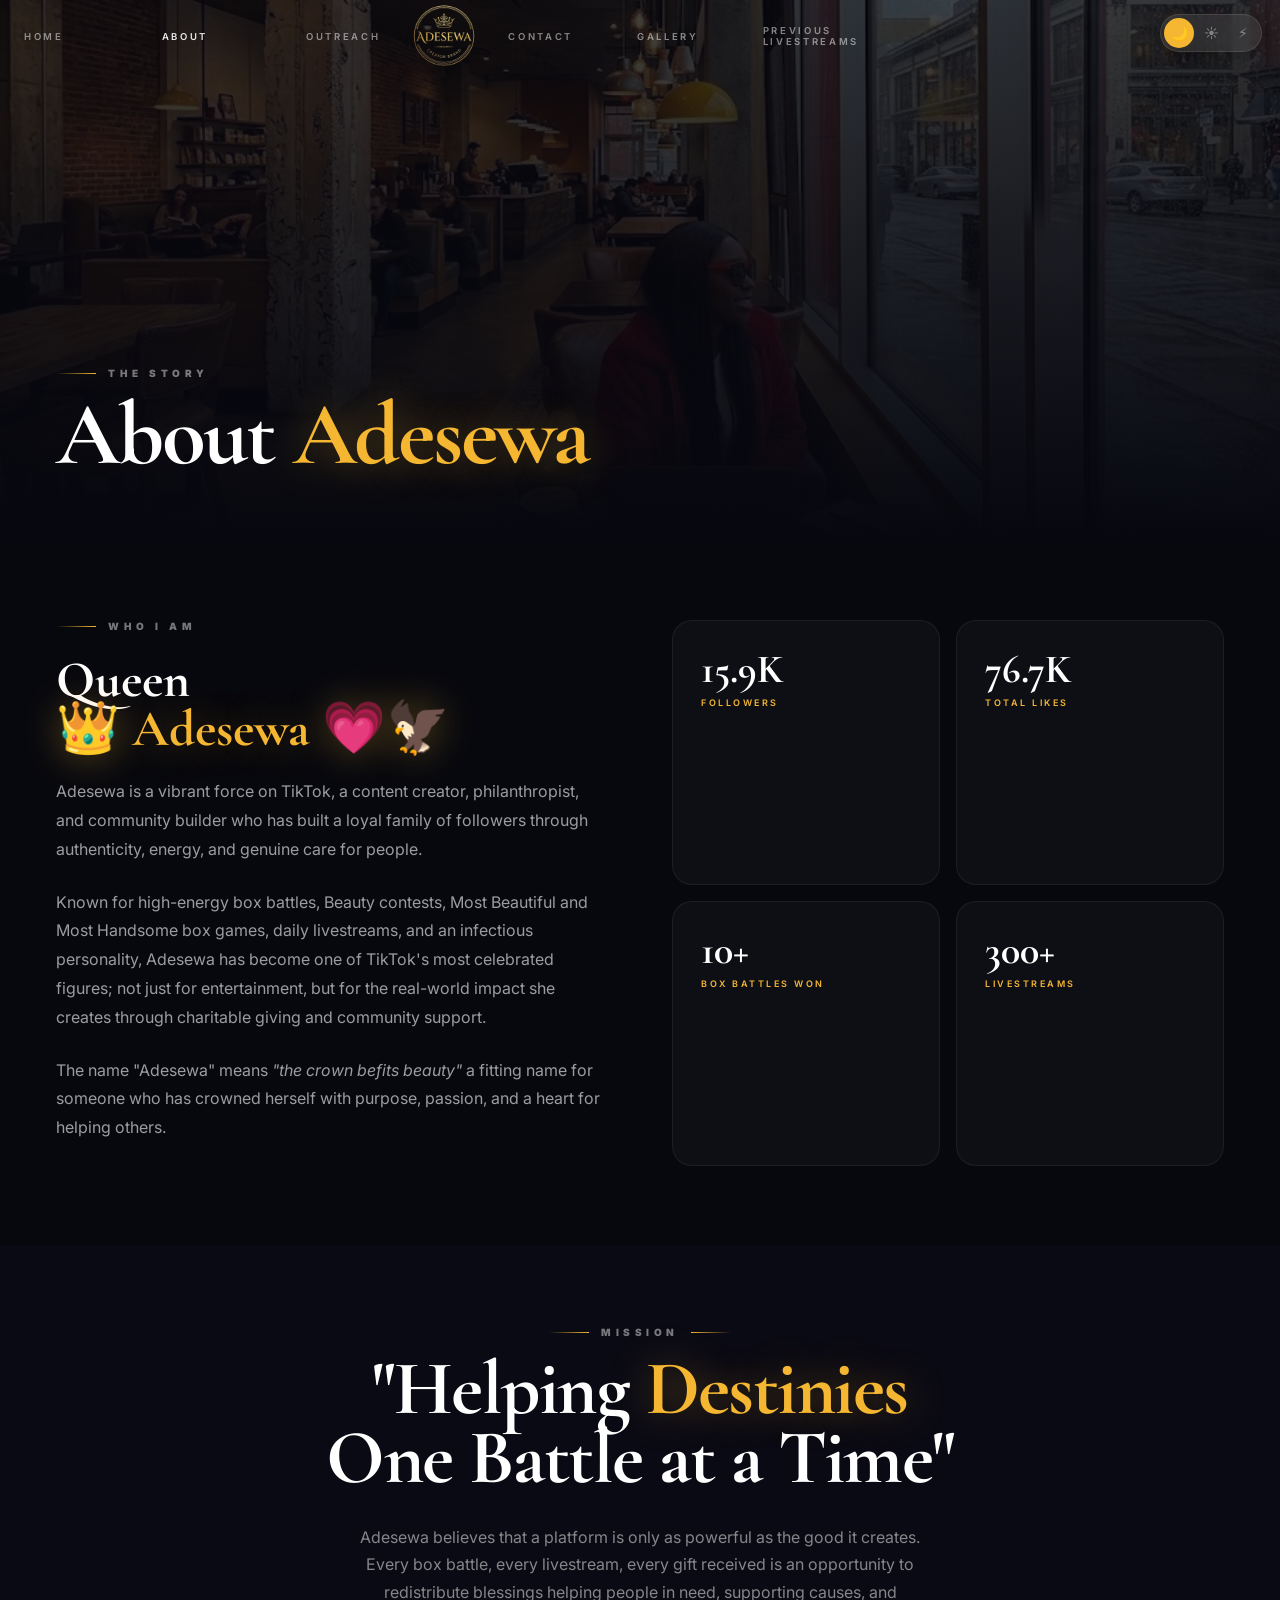
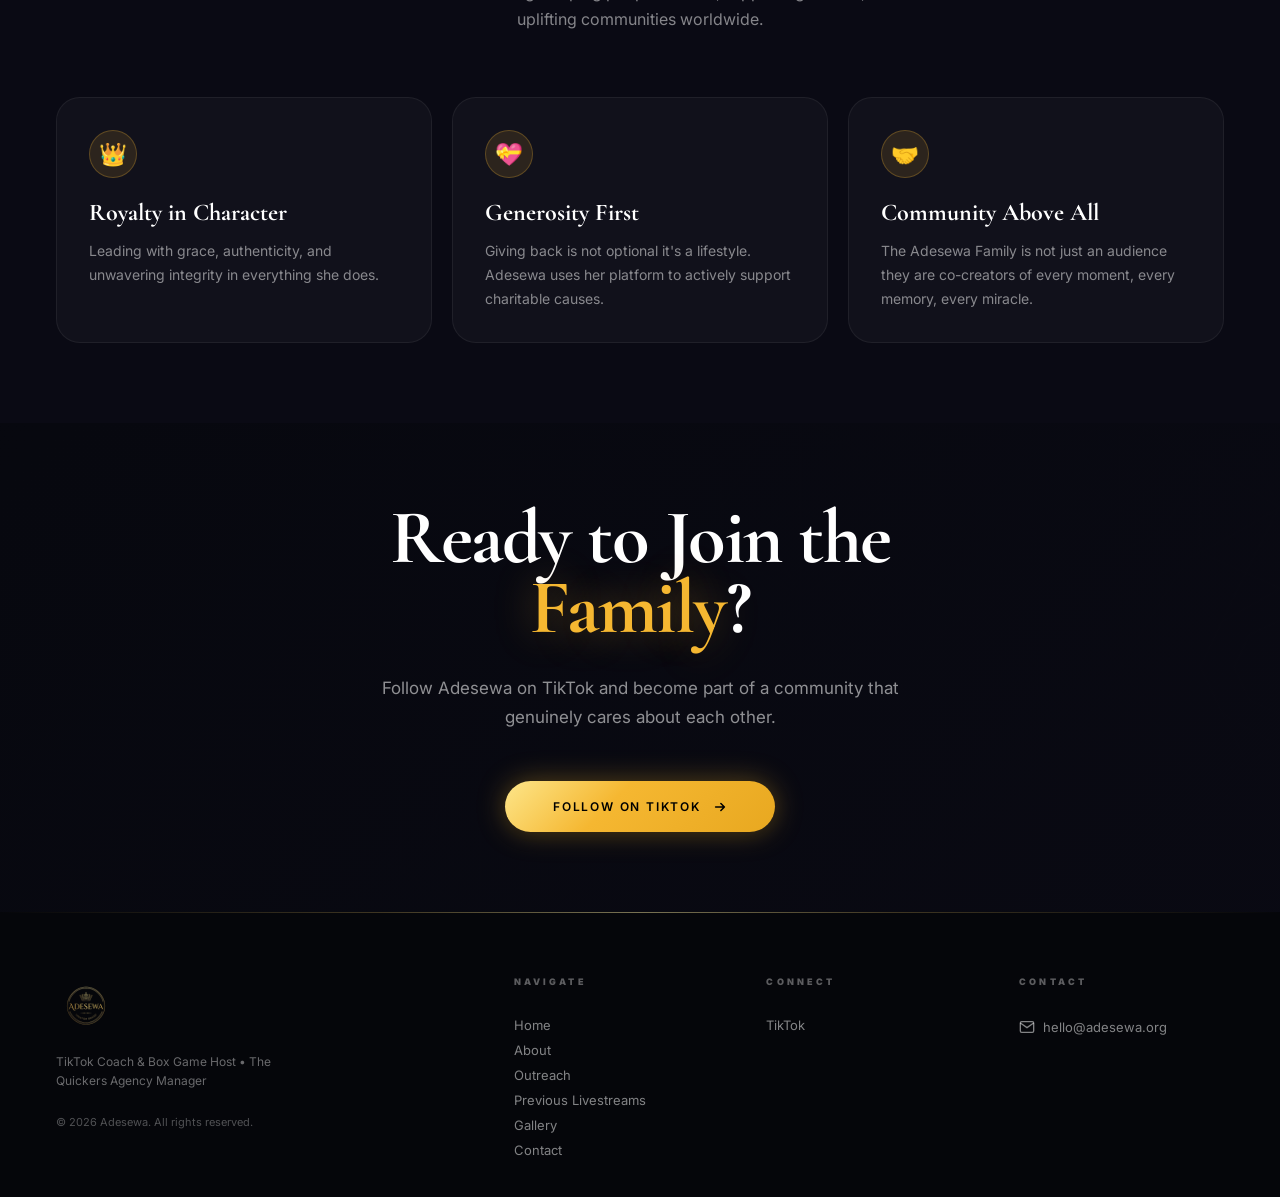
==== commit 0234fd87: "Update default TikTok fallback stats to 15.9K followers and 76.7K likes" ====
--- a/about.html
+++ b/about.html
@@ -224,8 +224,8 @@
   <!-- 📊 EDIT YOUR STATS HERE  no need to open any other file -->
   <script>
     window.ADESEWA_STATS = {
-      followers:  '15.5K',   // TikTok followers
-      likes:      '73.9K',   // Total TikTok likes
+      followers:  '15.9K',   // TikTok followers
+      likes:      '76.7K',   // Total TikTok likes
       streams:    '300+',    // Total livestreams
       battlesWon: '10+'      // Box battles won
     };
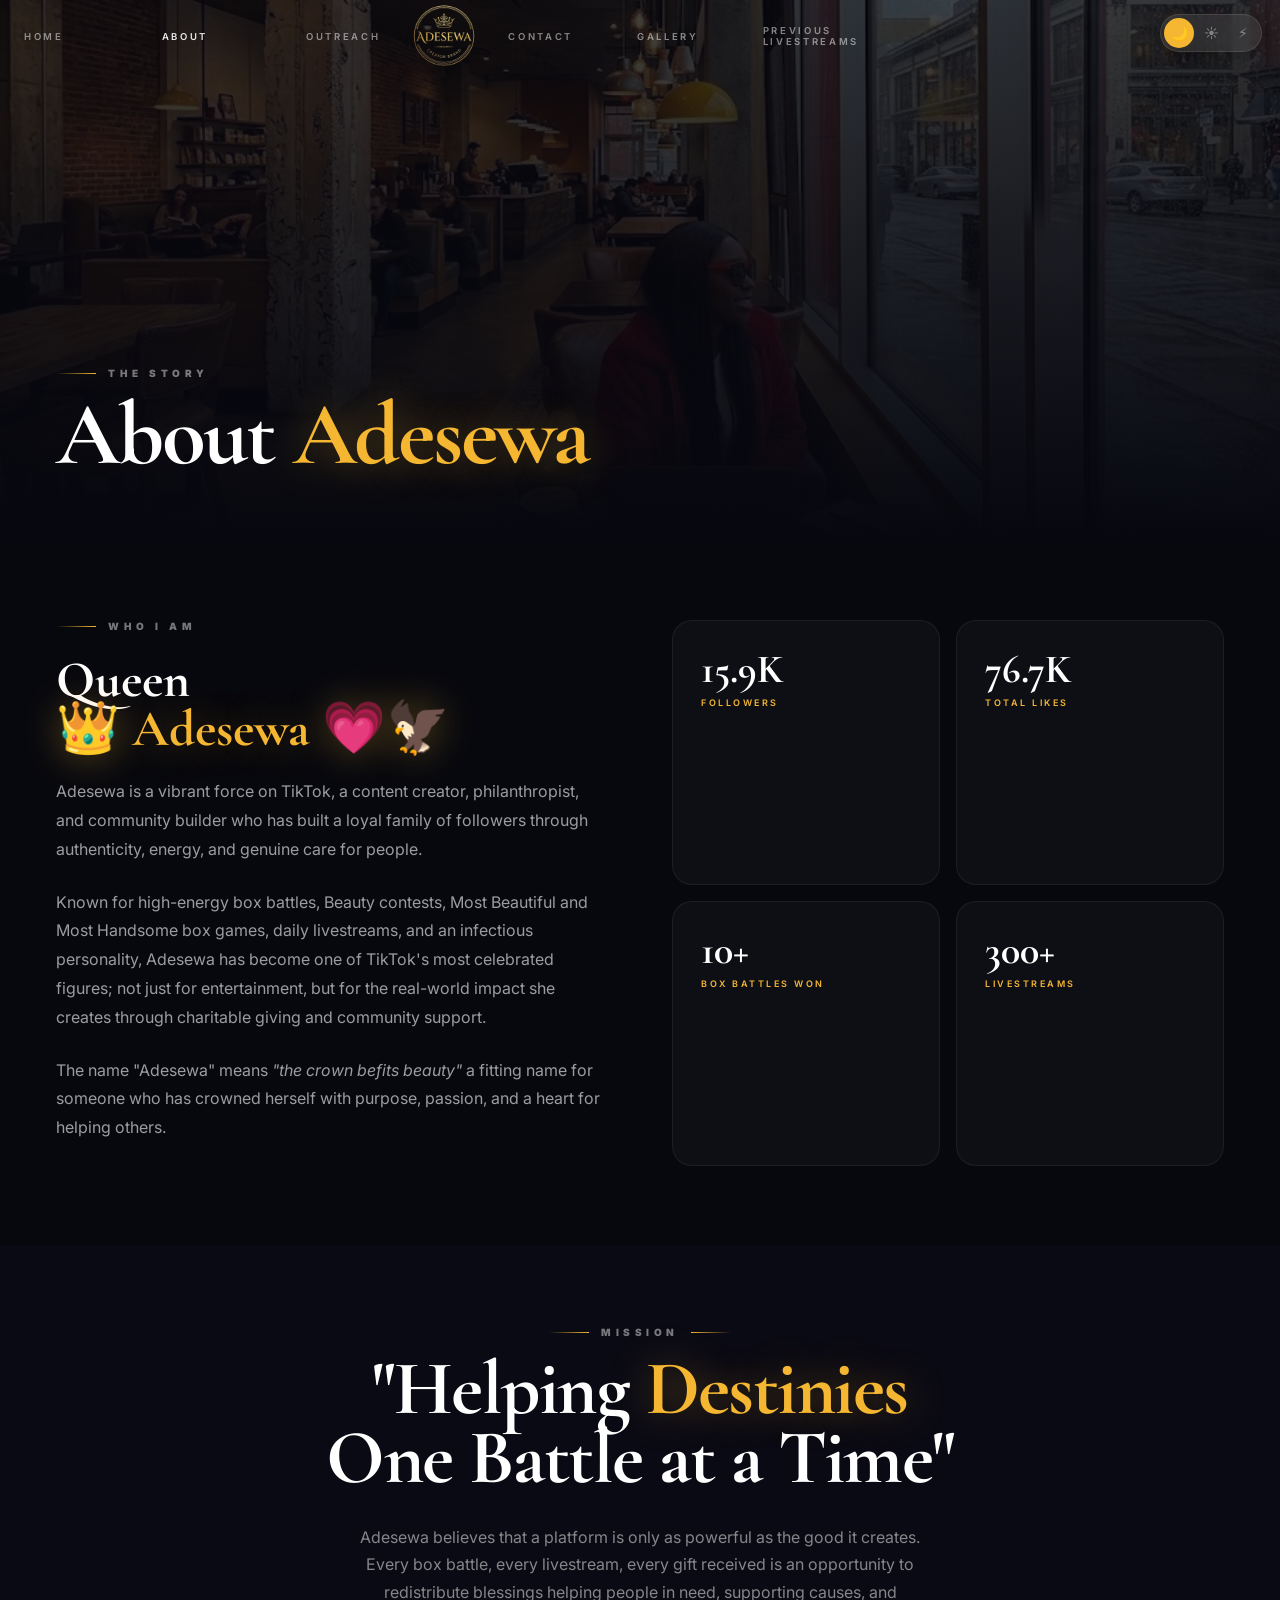
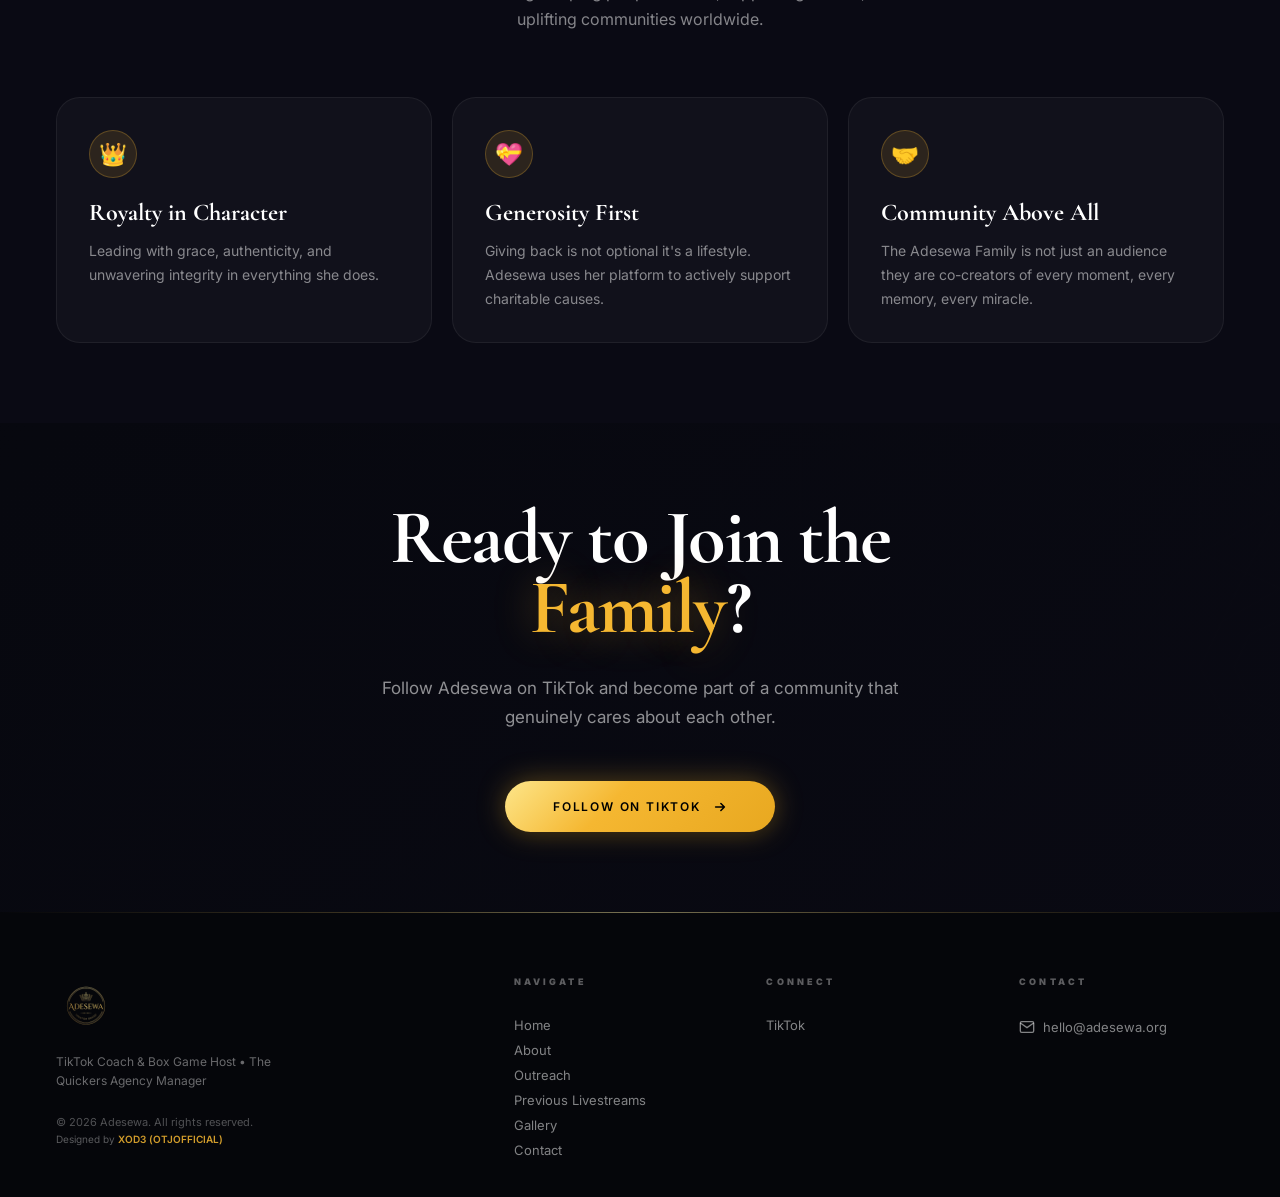
==== commit 7b07e7de: "Add Designer Credit: Designed by XOD3 (OTJOFFICIAL) in gold to all footers" ====
--- a/about.html
+++ b/about.html
@@ -186,6 +186,7 @@
           </a>
           <p class="footer-tagline">TikTok Coach &amp; Box Game Host • The Quickers Agency Manager</p>
           <p class="footer-copy">&copy; <span id="footer-year">2025</span> Adesewa. All rights reserved.</p>
+          <p class="footer-designer" style="font-size:10px;margin-top:0.25rem;opacity:0.85;color:rgba(255,255,255,0.4)">Designed by <span class="text-gold" style="font-weight:600;">XOD3 (OTJOFFICIAL)</span></p>
         </div>
         <div class="footer-links-col">
           <h4 class="footer-col-title">Navigate</h4>
